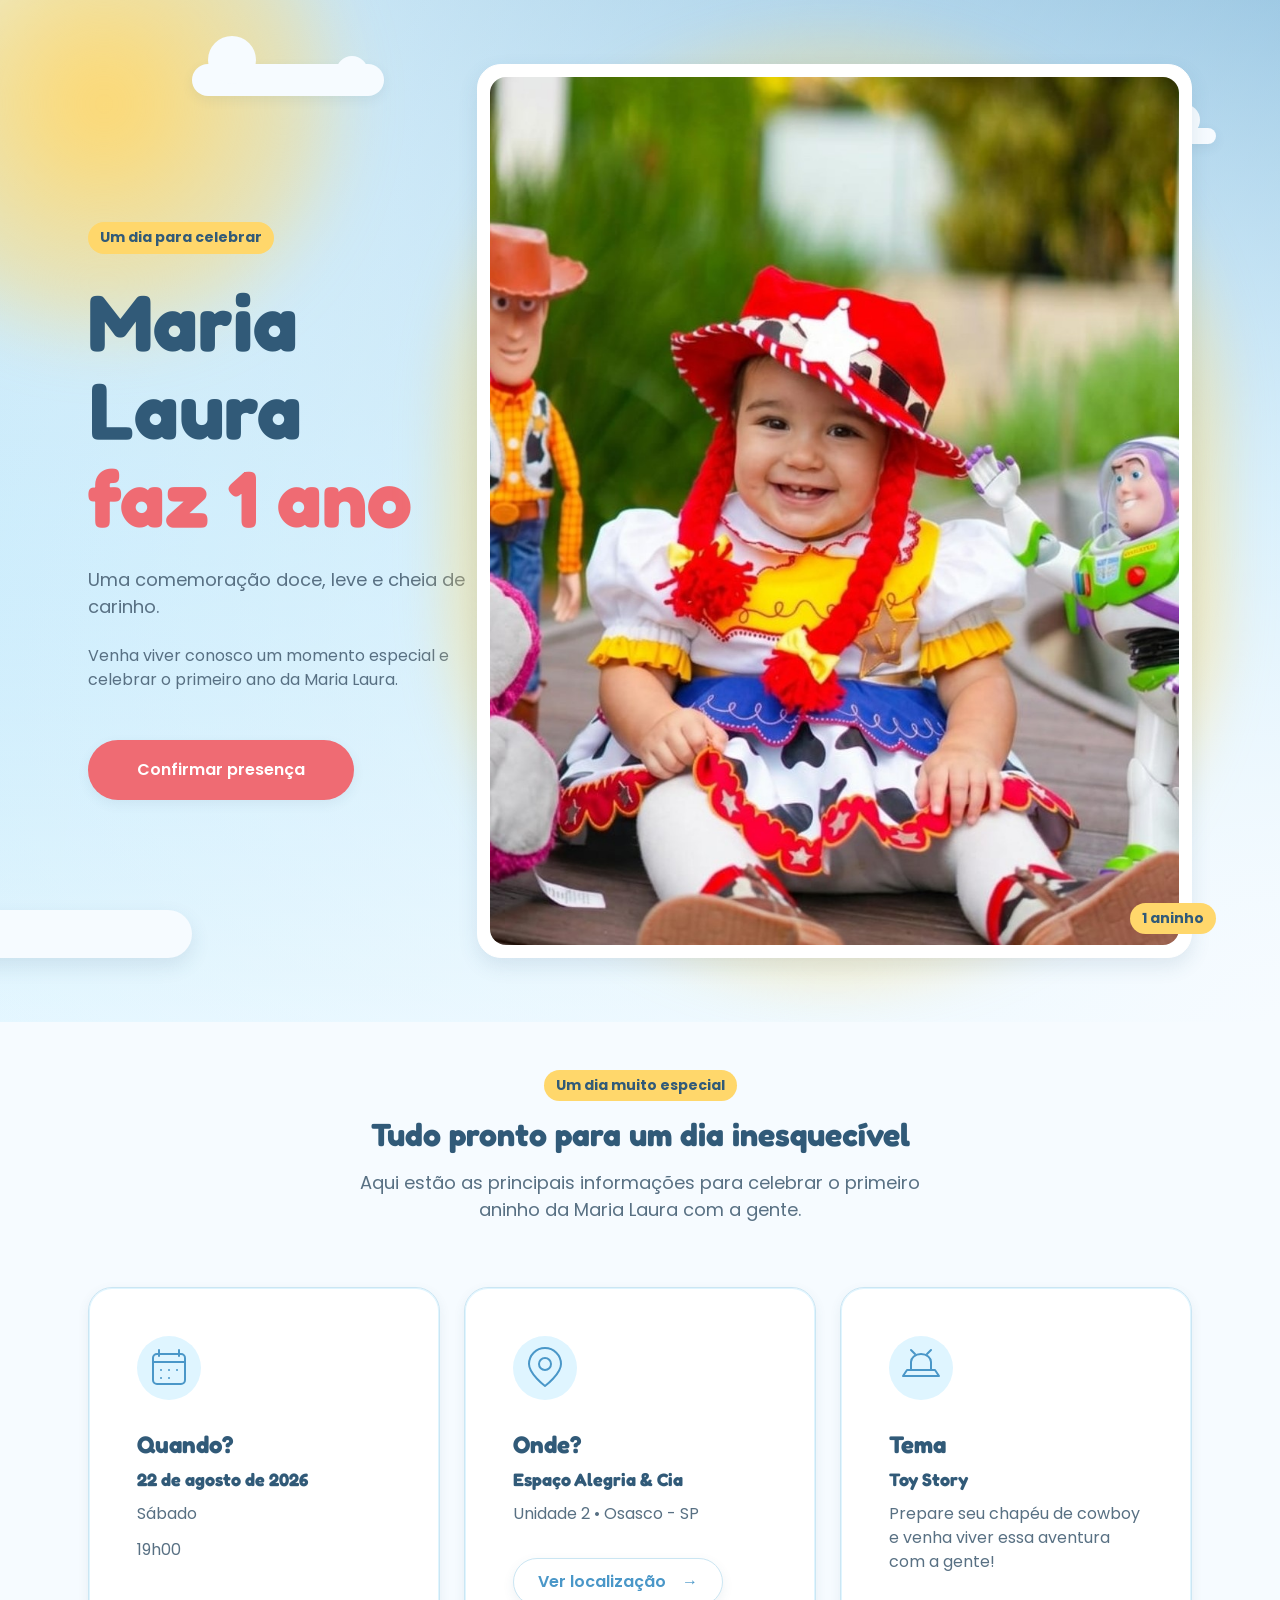
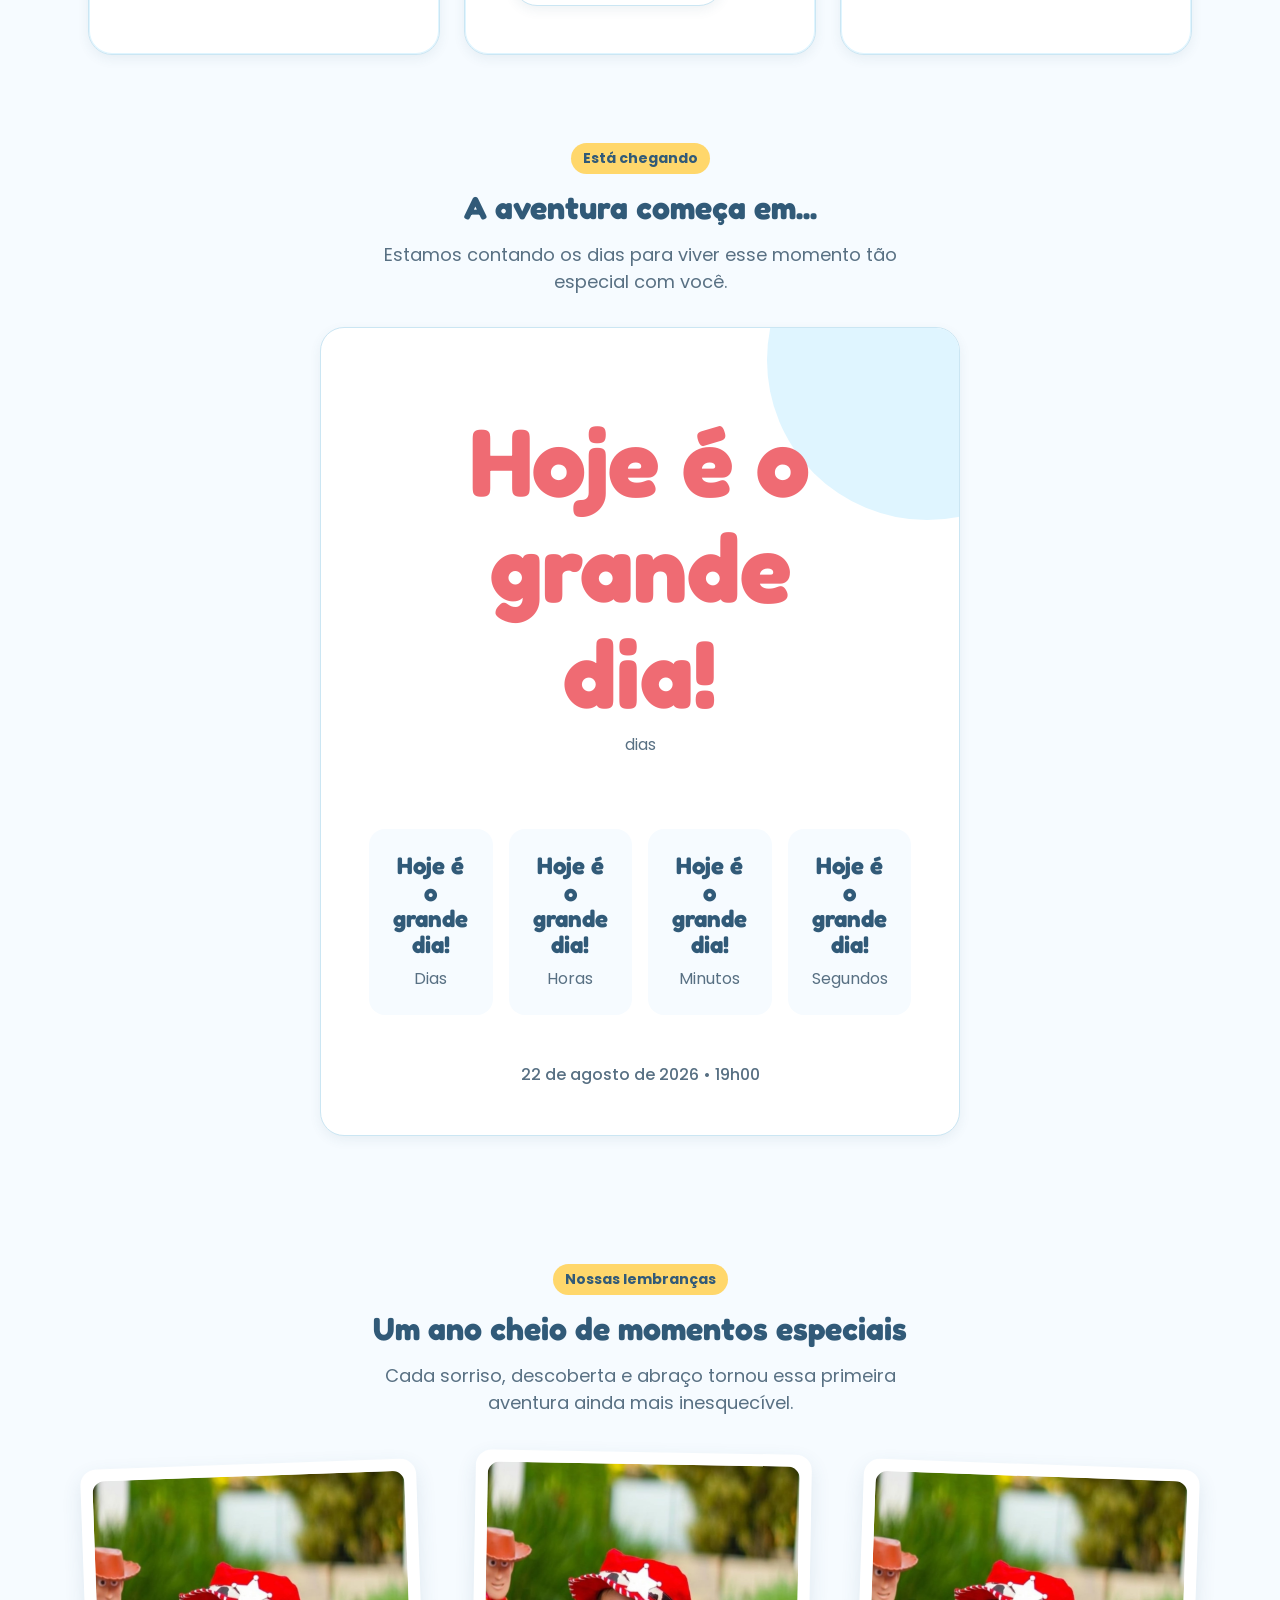
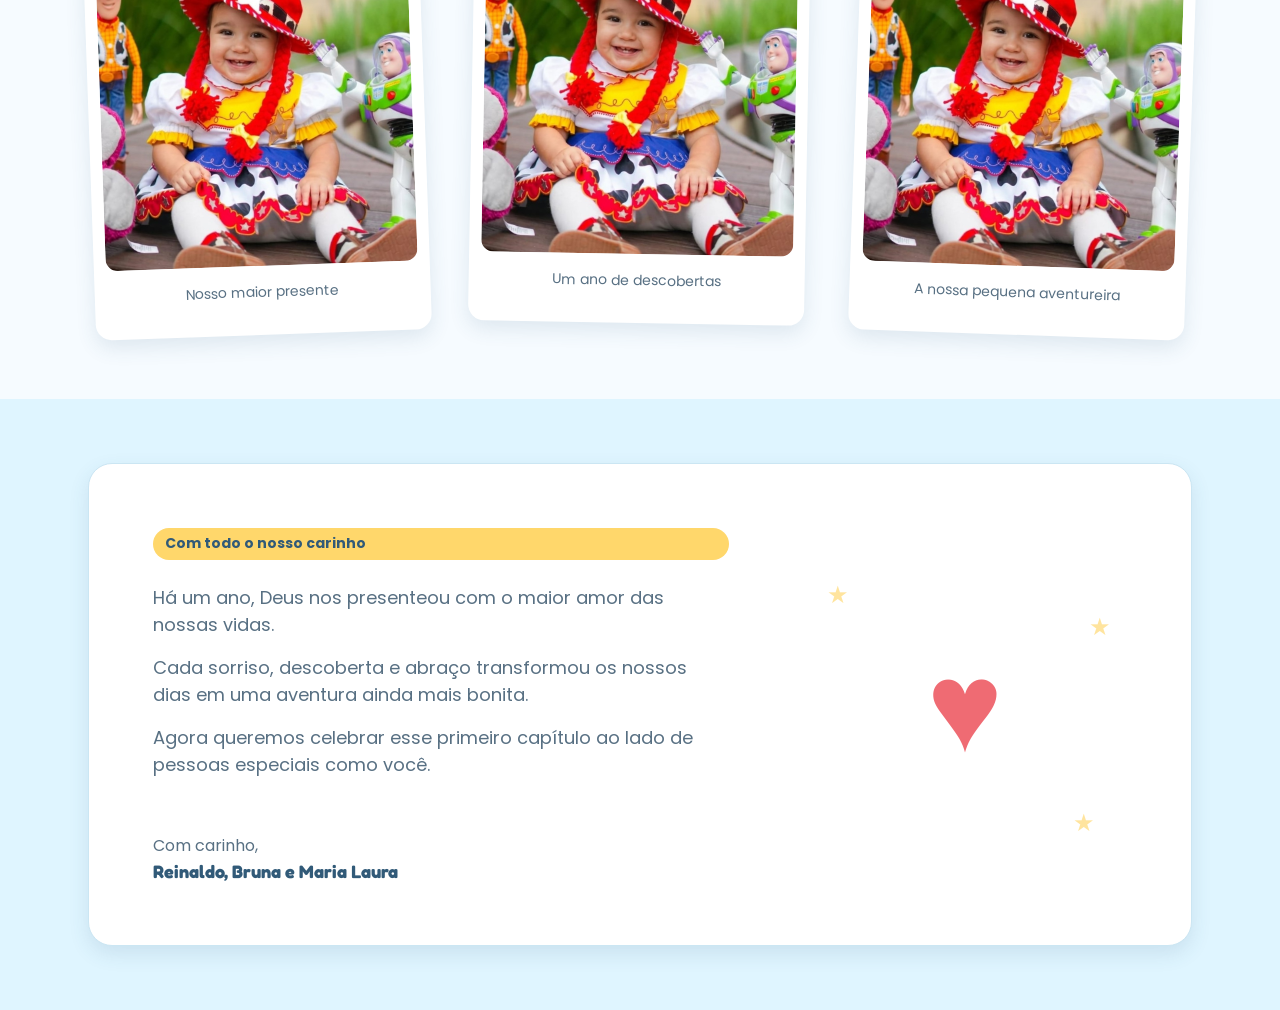
==== index.html @ d77c1e96 "convite_new" ====
<!DOCTYPE html>
<html lang="pt-BR">
  <head>
    <meta charset="UTF-8">
    <meta name="viewport" content="width=device-width, initial-scale=1.0">
    <title>Maria Laura • 1 Aninho</title>
    <link rel="icon" href="assets/icons/favicon.svg" type="image/svg+xml">
    <link rel="preconnect" href="https://fonts.googleapis.com">
    <link rel="preconnect" href="https://fonts.gstatic.com" crossorigin>
    <link href="https://fonts.googleapis.com/css2?family=Fredoka:wght@300..700&family=Poppins:wght@300;400;500;600;700&display=swap" rel="stylesheet">
    <link rel="stylesheet" href="css/reset.css">
    <link rel="stylesheet" href="css/variables.css">
    <link rel="stylesheet" href="css/base.css">
    <link rel="stylesheet" href="css/components.css">
    <link rel="stylesheet" href="css/hero.css">
    <link rel="stylesheet" href="css/sections.css">
    <link rel="stylesheet" href="css/animations.css">
    <link rel="stylesheet" href="css/responsive.css">
  </head>
  <body>
    <header class="hero">
      <div class="hero__background" aria-hidden="true">
        <div class="hero__sun"></div>
        <div class="hero__clouds">
          <div class="hero__cloud hero__cloud--1"></div>
          <div class="hero__cloud hero__cloud--2"></div>
          <div class="hero__cloud hero__cloud--3"></div>
        </div>
        <div class="hero__stars"></div>
      </div>

      <div class="container">
        <div class="hero__content">
          <p class="badge hero__badge hero__eyebrow">Um dia para celebrar</p>
          <h1 class="section-title hero__title">
            Maria Laura
            <span class="hero__highlight">faz 1 ano</span>
          </h1>
          <p class="section-subtitle hero__subtitle">Uma comemoração doce, leve e cheia de carinho.</p>
          <p class="hero__description">Venha viver conosco um momento especial e celebrar o primeiro ano da Maria Laura.</p>
          <div class="hero__actions">
            <a class="btn btn-primary" href="#confirmar">Confirmar presença</a>
          </div>
        </div>

        <div class="hero__image">
          <div class="hero__photo-wrapper">
            <div class="hero__photo-glow" aria-hidden="true"></div>
            <div class="hero__photo-frame">
              <img class="hero__photo" src="assets/images/maria-laura.jpg" alt="Maria Laura em sua festa de 1 aninho" width="720" height="900">
            </div>
            <p class="badge hero__theme-badge">1 aninho</p>
          </div>
          <div class="hero__decorations"></div>
        </div>
      </div>

      <div class="hero__scroll" aria-hidden="true"></div>
    </header>

    <main>
      <section class="info-section" id="informacoes">
        <div class="container">
          <header class="section-header">
            <span class="badge section-header__badge">Um dia muito especial</span>
            <h2 class="section-title">Tudo pronto para um dia inesquecível</h2>
            <p class="section-subtitle">Aqui estão as principais informações para celebrar o primeiro aninho da Maria Laura com a gente.</p>
          </header>

          <div class="info-grid">
            <article class="card info-card">
              <div class="info-card__icon">
                <svg aria-hidden="true" viewBox="0 0 24 24" focusable="false">
                  <path d="M7 3v3M17 3v3M4 9h16M6 5h12a2 2 0 0 1 2 2v11a2 2 0 0 1-2 2H6a2 2 0 0 1-2-2V7a2 2 0 0 1 2-2Z" />
                  <path d="M8 13h.01M12 13h.01M16 13h.01M8 17h.01M12 17h.01" />
                </svg>
              </div>
              <div class="info-card__content">
                <h3 class="info-card__title">Quando?</h3>
                <time class="info-card__value" datetime="2026-08-22">22 de agosto de 2026</time>
                <p class="info-card__meta">Sábado</p>
                <time class="info-card__meta" datetime="19:00">19h00</time>
              </div>
            </article>
            <article class="card info-card">
              <div class="info-card__icon">
                <svg aria-hidden="true" viewBox="0 0 24 24" focusable="false">
                  <path d="M20 10c0 5-8 11-8 11S4 15 4 10a8 8 0 1 1 16 0Z" />
                  <circle cx="12" cy="10" r="3" />
                </svg>
              </div>
              <div class="info-card__content">
                <h3 class="info-card__title">Onde?</h3>
                <p class="info-card__value">Espaço Alegria &amp; Cia</p>
                <p class="info-card__meta">Unidade 2 • Osasco - SP</p>
              </div>
              <a class="btn btn-secondary info-card__action" href="https://www.google.com/maps/search/?api=1&amp;query=Av.%20Santo%20Ant%C3%B4nio%2C%20222%20-%20Vila%20Osasco%2C%20Osasco%20-%20SP%2C%2006086-065" target="_blank" rel="noopener noreferrer">Ver localização</a>
            </article>
            <article class="card info-card">
              <div class="info-card__icon">
                <svg aria-hidden="true" viewBox="0 0 24 24" focusable="false">
                  <path d="M3 16h18l-2-3H5l-2 3Z" />
                  <path d="M7 13V9c0-2 2-4 5-4s5 2 5 4v4" />
                  <path d="M9 5 7 3M15 5l2-2" />
                </svg>
              </div>
              <div class="info-card__content">
                <h3 class="info-card__title">Tema</h3>
                <p class="info-card__value">Toy Story</p>
                <p class="info-card__meta">Prepare seu chapéu de cowboy e venha viver essa aventura com a gente!</p>
              </div>
            </article>
          </div>
        </div>
      </section>

      <section class="countdown-section" id="contagem">
        <div class="container">
          <header class="section-header countdown-section__header">
            <span class="badge section-header__badge">Está chegando</span>
            <h2 class="section-title">A aventura começa em...</h2>
            <p class="section-subtitle">Estamos contando os dias para viver esse momento tão especial com você.</p>
          </header>

          <div class="countdown" aria-label="Contagem regressiva para o aniversário da Maria Laura">
            <div class="countdown__featured">
              <strong id="countdown-days-featured">00</strong>
              <span>dias</span>
            </div>

            <div class="countdown__grid">
              <div class="countdown__item">
                <strong id="countdown-days">00</strong>
                <span>Dias</span>
              </div>

              <div class="countdown__item">
                <strong id="countdown-hours">00</strong>
                <span>Horas</span>
              </div>

              <div class="countdown__item">
                <strong id="countdown-minutes">00</strong>
                <span>Minutos</span>
              </div>

              <div class="countdown__item">
                <strong id="countdown-seconds">00</strong>
                <span>Segundos</span>
              </div>
            </div>

            <p class="countdown__date">22 de agosto de 2026 • 19h00</p>
          </div>
        </div>
      </section>
      <section class="gallery-section" id="galeria">
        <div class="container">
          <header class="section-header gallery-section__header">
            <span class="badge section-header__badge">Nossas lembranças</span>
            <h2 class="section-title">Um ano cheio de momentos especiais</h2>
            <p class="section-subtitle">Cada sorriso, descoberta e abraço tornou essa primeira aventura ainda mais inesquecível.</p>
          </header>

          <div class="gallery-grid">
            <figure class="gallery-photo gallery-photo--one">
              <img src="assets/images/maria-laura.jpg" alt="Maria Laura sorrindo em seu ensaio inspirado em aventura infantil" loading="lazy">
              <figcaption>Nosso maior presente</figcaption>
            </figure>

            <figure class="gallery-photo gallery-photo--two">
              <img src="assets/images/maria-laura.jpg" alt="Maria Laura durante seu ensaio de primeiro aniversário" loading="lazy">
              <figcaption>Um ano de descobertas</figcaption>
            </figure>

            <figure class="gallery-photo gallery-photo--three">
              <img src="assets/images/maria-laura.jpg" alt="Maria Laura vestida para seu aniversário de um ano" loading="lazy">
              <figcaption>A nossa pequena aventureira</figcaption>
            </figure>
          </div>
        </div>
      </section>

      <section class="family-message-section" id="mensagem">
        <div class="container">
          <div class="family-message">
            <div class="family-message__content">
              <span class="badge family-message__badge">Com todo o nosso carinho</span>

              <blockquote class="family-message__quote">
                <p>Há um ano, Deus nos presenteou com o maior amor das nossas vidas.</p>
                <p>Cada sorriso, descoberta e abraço transformou os nossos dias em uma aventura ainda mais bonita.</p>
                <p>Agora queremos celebrar esse primeiro capítulo ao lado de pessoas especiais como você.</p>
              </blockquote>

              <div class="family-message__signature">
                <span>Com carinho,</span>
                <strong>Reinaldo, Bruna e Maria Laura</strong>
              </div>
            </div>

            <div class="family-message__visual" aria-hidden="true">
              <div class="family-message__heart">♥</div>
              <div class="family-message__stars">
                <span>★</span>
                <span>★</span>
                <span>★</span>
              </div>
            </div>
          </div>
        </div>
      </section>
    </main>

    <footer></footer>

    <script src="js/app.js"></script>
    <script src="js/countdown.js"></script>
    <script src="js/calendar.js"></script>
    <script src="js/maps.js"></script>
    <script src="js/modal.js"></script>
    <script src="js/music.js"></script>
    <script src="js/rsvp.js"></script>
    <script src="js/scrollReveal.js"></script>
  </body>
</html>
---- css/variables.css ----
:root {
  /* Cores */
  --color-sky: #8fd3f4;
  --color-sky-light: #dff5ff;
  --color-cloud: #f6fbff;
  --color-white: #ffffff;
  --color-red: #ef6b73;
  --color-red-dark: #c94e58;
  --color-yellow: #ffd76b;
  --color-blue: #4a97c8;
  --color-green: #78bd8d;
  --color-title: #315a78;
  --color-text: #587083;
  --color-border: #cbe6f3;
  --color-transparent: transparent;

  /* Tipografia */
  --font-title: "Fredoka", sans-serif;
  --font-body: "Poppins", sans-serif;
  --font-size-sm: 0.875rem;
  --font-size-base: 1rem;
  --font-size-lg: 1.125rem;
  --font-size-xl: 1.5rem;
  --font-size-2xl: 2rem;
  --line-height-tight: 1.1;
  --line-height-normal: 1.5;
  --font-weight-medium: 500;
  --font-weight-semibold: 600;
  --font-weight-bold: 700;

  /* Espaçamentos */
  --space-1: 0.25rem;
  --space-2: 0.5rem;
  --space-3: 0.75rem;
  --space-4: 1rem;
  --space-5: 1.5rem;
  --space-6: 2rem;
  --space-7: 3rem;
  --space-8: 4rem;

  /* Bordas */
  --radius-sm: 0.5rem;
  --radius-md: 0.75rem;
  --radius-lg: 1rem;
  --radius-xl: 1.5rem;
  --radius-full: 9999px;
  --border-width: 1px;

  /* Sombras */
  --shadow-sm: 0 0.25rem 0.75rem rgb(49 90 120 / 8%);
  --shadow-md: 0 0.5rem 1.25rem rgb(49 90 120 / 12%);
  --shadow-lg: 0 1rem 2rem rgb(49 90 120 / 16%);
  --shadow-xl: 0 1.5rem 3rem rgb(49 90 120 / 20%);

  /* Transições */
  --transition-fast: 150ms ease;
  --transition-normal: 250ms ease;
  --transition-slow: 400ms ease;

  /* Larguras */
  --container: 72rem;
  --width-full: 100%;
  --motion-lift: translateY(-0.25rem);
}
---- css/base.css ----
*,
*::before,
*::after {
  box-sizing: border-box;
}

html {
  scroll-behavior: smooth;
}

body,
h1,
h2,
h3,
h4,
h5,
h6,
p,
figure,
blockquote {
  margin: 0;
}

body {
  min-height: 100vh;
  overflow-x: hidden;
  background: var(--color-cloud);
  color: var(--color-text);
  font-family: var(--font-body);
  font-size: var(--font-size-base);
  line-height: var(--line-height-normal);
  text-rendering: optimizeLegibility;
}

img {
  display: block;
  max-width: 100%;
}

button,
input,
textarea,
select {
  font: inherit;
}

button {
  border: 0;
  cursor: pointer;
}

a {
  color: inherit;
  text-decoration: none;
}

section {
  padding-block: var(--space-8);
}

::selection {
  background: var(--color-yellow);
  color: var(--color-title);
}

::-webkit-scrollbar {
  width: var(--space-2);
}

::-webkit-scrollbar-track {
  background: var(--color-sky-light);
}

::-webkit-scrollbar-thumb {
  border: var(--border-width) solid var(--color-sky-light);
  border-radius: var(--radius-full);
  background: var(--color-blue);
}

::-webkit-scrollbar-thumb:hover {
  background: var(--color-title);
}
---- css/components.css ----
.container {
  width: min(var(--container), var(--width-full));
  margin-inline: auto;
  padding-inline: var(--space-5);
}

.btn {
  display: inline-flex;
  align-items: center;
  justify-content: center;
  gap: var(--space-2);
  min-height: var(--space-7);
  padding: var(--space-3) var(--space-5);
  border: var(--border-width) solid var(--color-transparent);
  border-radius: var(--radius-full);
  font-family: var(--font-body);
  font-size: var(--font-size-base);
  font-weight: var(--font-weight-semibold);
  line-height: var(--line-height-tight);
  text-align: center;
  transition: background var(--transition-normal), color var(--transition-normal), box-shadow var(--transition-normal), transform var(--transition-fast);
}

.btn:hover {
  transform: var(--motion-lift);
}

.btn:focus-visible {
  outline: var(--border-width) solid var(--color-blue);
  outline-offset: var(--space-1);
}

.btn-primary {
  background: var(--color-red);
  box-shadow: var(--shadow-sm);
  color: var(--color-white);
}

.btn-primary:hover {
  background: var(--color-red-dark);
  box-shadow: var(--shadow-md);
}

.btn-secondary {
  border-color: var(--color-border);
  background: var(--color-white);
  box-shadow: var(--shadow-sm);
  color: var(--color-blue);
}

.btn-secondary:hover {
  border-color: var(--color-blue);
  box-shadow: var(--shadow-md);
}

.badge {
  display: inline-flex;
  align-items: center;
  gap: var(--space-1);
  padding: var(--space-2) var(--space-3);
  border-radius: var(--radius-full);
  background: var(--color-yellow);
  color: var(--color-title);
  font-family: var(--font-body);
  font-size: var(--font-size-sm);
  font-weight: var(--font-weight-bold);
  line-height: var(--line-height-tight);
}

.card {
  padding: var(--space-6);
  border: var(--border-width) solid var(--color-border);
  border-radius: var(--radius-xl);
  background: var(--color-white);
  box-shadow: var(--shadow-md);
}

.section-title {
  color: var(--color-title);
  font-family: var(--font-title);
  font-size: var(--font-size-2xl);
  font-weight: var(--font-weight-bold);
  line-height: var(--line-height-tight);
}

.section-subtitle {
  color: var(--color-text);
  font-family: var(--font-body);
  font-size: var(--font-size-lg);
  line-height: var(--line-height-normal);
}
---- css/hero.css ----
.hero {
  position: relative;
  display: flex;
  align-items: center;
  min-height: 100vh;
  overflow: hidden;
  background:
    radial-gradient(circle at 100% 100%, var(--color-cloud), var(--color-transparent)),
    radial-gradient(circle at 0 0, var(--color-sky-light), var(--color-transparent)),
    linear-gradient(to bottom, var(--color-blue), var(--color-sky), var(--color-sky-light));
}

.hero__background {
  position: absolute;
  inset: 0;
  pointer-events: none;
}

.hero__sun {
  position: absolute;
  top: calc(var(--space-8) * -2);
  left: calc(var(--space-8) * -2);
  width: calc(var(--space-8) * 7 + var(--space-4));
  aspect-ratio: 1;
  border-radius: var(--radius-full);
  background: radial-gradient(circle, var(--color-yellow), var(--color-transparent));
  filter: blur(var(--space-6));
}

.hero__clouds {
  position: absolute;
  inset: 0;
}

.hero__cloud {
  position: absolute;
  width: calc(var(--space-8) * 3);
  height: var(--space-6);
  border-radius: var(--radius-full);
  background: var(--color-cloud);
  box-shadow: var(--shadow-sm);
}

.hero__cloud::before,
.hero__cloud::after {
  position: absolute;
  border-radius: var(--radius-full);
  background: var(--color-cloud);
  content: "";
}

.hero__cloud::before {
  width: var(--space-7);
  height: var(--space-7);
  bottom: var(--space-3);
  left: var(--space-4);
}

.hero__cloud::after {
  width: var(--space-6);
  height: var(--space-6);
  right: var(--space-4);
  bottom: var(--space-2);
}

.hero__cloud--1 {
  top: var(--space-8);
  left: calc(var(--space-8) * 3);
}

.hero__cloud--2 {
  top: calc(var(--space-8) * 2);
  right: var(--space-8);
  width: calc(var(--space-8) * 2);
  height: var(--space-4);
}

.hero__cloud--3 {
  bottom: var(--space-8);
  left: calc(var(--space-8) * -2);
  width: calc(var(--space-8) * 5);
  height: var(--space-7);
  box-shadow: var(--shadow-md);
}

.hero__stars {
  display: none;
}

.hero > .container {
  position: relative;
  display: grid;
  grid-template-columns: 42fr 58fr;
  align-items: center;
  column-gap: var(--space-8);
  width: var(--width-full);
  max-width: var(--container);
  padding-block: var(--space-8);
}

.hero__content {
  display: grid;
  align-content: center;
  gap: var(--space-5);
}

.hero__eyebrow {
  width: fit-content;
}

.hero__title {
  max-width: calc(var(--container) / 2);
  font-size: calc(var(--font-size-2xl) * 2 + var(--font-size-base));
  line-height: var(--line-height-tight);
  text-wrap: balance;
}

.hero__highlight {
  display: block;
  color: var(--color-red);
  white-space: nowrap;
}

.hero__subtitle,
.hero__description {
  max-width: calc(var(--container) / 3 + var(--space-7));
}

.hero__description {
  color: var(--color-text);
  font-size: var(--font-size-base);
  line-height: var(--line-height-normal);
}

.hero__actions {
  display: flex;
  align-items: center;
  margin-top: var(--space-5);
}

.hero__actions .btn {
  min-height: calc(var(--space-7) + var(--space-3));
  padding: var(--space-4) var(--space-7);
  border-radius: var(--radius-full);
  box-shadow: var(--shadow-sm);
}

.hero__image {
  position: relative;
  display: grid;
  place-items: center;
  width: var(--width-full);
}

.hero__photo-wrapper {
  position: relative;
  isolation: isolate;
  justify-self: end;
  width: calc(var(--width-full) + var(--space-8) + var(--space-7));
  aspect-ratio: 4 / 5;
}

.hero__photo-frame {
  position: relative;
  width: var(--width-full);
  height: var(--width-full);
  padding: var(--space-3);
  overflow: hidden;
  border: var(--border-width) solid var(--color-white);
  border-radius: var(--radius-xl);
  background: var(--color-white);
  box-shadow: var(--shadow-md);
}

.hero__photo {
  display: block;
  width: var(--width-full);
  height: var(--width-full);
  border-radius: var(--radius-lg);
  object-fit: cover;
  object-position: center;
}

.hero__photo-glow {
  position: absolute;
  inset: calc(var(--space-6) * -1);
  border-radius: var(--radius-full);
  background: radial-gradient(circle, var(--color-yellow), var(--color-transparent));
  filter: blur(var(--space-5));
  z-index: -1;
}

.hero__theme-badge {
  position: absolute;
  right: calc(var(--space-5) * -1);
  bottom: var(--space-5);
}

.hero__decorations,
.hero__scroll {
  display: none;
}
---- css/sections.css ----
/* Responsabilidade: organizar a estrutura e o espaçamento das seções de conteúdo do convite. */

.info-section {
  position: relative;
  padding-block: var(--space-7) var(--space-8);
}

.info-section > .container {
  display: grid;
}

.section-header {
  display: grid;
  justify-items: center;
  gap: var(--space-4);
  max-width: calc(var(--container) / 2);
  margin-inline: auto;
  margin-bottom: var(--space-8);
  text-align: center;
}

.info-grid {
  display: grid;
  grid-template-columns: repeat(3, minmax(0, 1fr));
  gap: var(--space-5);
  align-items: stretch;
}

.info-card {
  position: relative;
  display: flex;
  flex-direction: column;
  align-items: flex-start;
  gap: var(--space-6);
  width: var(--width-full);
  min-height: calc(var(--space-8) * 3 + var(--space-6) + var(--space-1));
  padding: var(--space-7);
  overflow: hidden;
  box-shadow: var(--shadow-sm), inset 0 0 0 var(--border-width) var(--color-sky-light);
  transition: transform var(--transition-normal), box-shadow var(--transition-normal);
}

.info-card:hover {
  transform: var(--motion-lift);
  box-shadow: var(--shadow-md), inset 0 0 0 var(--border-width) var(--color-sky-light);
}

.info-card__icon {
  display: grid;
  place-items: center;
  width: var(--space-8);
  height: var(--space-8);
  border-radius: var(--radius-full);
  background: var(--color-sky-light);
  color: var(--color-blue);
}

.info-card__icon svg {
  width: var(--space-7);
  height: var(--space-7);
  fill: none;
  stroke: currentColor;
  stroke-linecap: round;
  stroke-linejoin: round;
  stroke-width: var(--border-width);
}

.info-card__content {
  display: grid;
  gap: var(--space-3);
}

.info-card__title {
  margin: 0;
  color: var(--color-title);
  font-family: var(--font-title);
  font-size: var(--font-size-xl);
  line-height: var(--line-height-tight);
}

.info-card__value {
  margin: 0;
  color: var(--color-title);
  font-family: var(--font-title);
  font-size: var(--font-size-lg);
  font-weight: var(--font-weight-bold);
  line-height: var(--line-height-tight);
}

.info-card__meta {
  margin: 0;
  color: var(--color-text);
  font-size: var(--font-size-base);
  line-height: var(--line-height-normal);
}

.info-card__action {
  margin-top: auto;
  align-self: flex-start;
}

.info-card__action::after {
  margin-left: var(--space-2);
  content: "→";
}

.countdown-section {
  position: relative;
  padding-block: var(--space-5) var(--space-8);
}

.countdown-section__header {
  margin-bottom: var(--space-6);
}

.countdown {
  position: relative;
  display: grid;
  justify-items: center;
  gap: var(--space-6);
  width: var(--width-full);
  max-width: calc(var(--container) / 2 + var(--space-8));
  margin-inline: auto;
  padding: var(--space-7);
  overflow: hidden;
  border: var(--border-width) solid var(--color-border);
  border-radius: var(--radius-xl);
  background: var(--color-white);
  box-shadow: var(--shadow-sm);
  text-align: center;
}

.countdown::before {
  position: absolute;
  top: calc(var(--space-8) * -2);
  right: calc(var(--space-8) * -2);
  width: calc(var(--space-8) * 5);
  aspect-ratio: 1;
  border-radius: var(--radius-full);
  background: var(--color-sky-light);
  content: "";
  pointer-events: none;
}

.countdown__featured {
  position: relative;
  display: grid;
  justify-items: center;
  gap: var(--space-2);
  padding: var(--space-6) var(--space-8);
}

.countdown__featured strong {
  color: var(--color-red);
  font-family: var(--font-title);
  font-size: calc(var(--font-size-2xl) * 3);
  line-height: var(--line-height-tight);
}

.countdown__featured span,
.countdown__item span {
  color: var(--color-text);
  font-size: var(--font-size-base);
  line-height: var(--line-height-normal);
}

.countdown__grid {
  position: relative;
  display: grid;
  grid-template-columns: repeat(4, minmax(0, 1fr));
  gap: var(--space-4);
  width: var(--width-full);
  max-width: calc(var(--container) / 2);
  margin-top: var(--space-2);
  margin-inline: auto;
}

.countdown__item {
  display: grid;
  place-items: center;
  gap: var(--space-2);
  min-height: calc(var(--space-8) * 2 + var(--space-4));
  padding: var(--space-5);
  border-radius: var(--radius-lg);
  background: var(--color-cloud);
}

.countdown__item strong {
  color: var(--color-title);
  font-family: var(--font-title);
  font-size: var(--font-size-xl);
  line-height: var(--line-height-tight);
}

.countdown__date {
  position: relative;
  margin: var(--space-4) 0 0;
  color: var(--color-text);
  font-size: var(--font-size-base);
  font-weight: var(--font-weight-medium);
  line-height: var(--line-height-normal);
}

.gallery-section {
  position: relative;
  padding-block: var(--space-8);
  overflow: hidden;
  background: var(--color-cloud);
}

.gallery-section__header {
  margin-bottom: var(--space-7);
}

.gallery-grid {
  display: grid;
  grid-template-columns: repeat(3, minmax(0, 1fr));
  align-items: center;
  gap: var(--space-7);
  max-width: calc(var(--container) - var(--space-6));
  margin-inline: auto;
}

.gallery-photo {
  position: relative;
  margin: 0;
  padding: var(--space-3) var(--space-3) var(--space-6);
  border-radius: var(--radius-lg);
  background: var(--color-white);
  box-shadow: var(--shadow-md);
  transition: transform var(--transition-normal), box-shadow var(--transition-normal);
}

.gallery-photo img {
  display: block;
  width: var(--width-full);
  aspect-ratio: 4 / 5;
  border-radius: var(--radius-md);
  object-fit: cover;
  object-position: center;
}

.gallery-photo figcaption {
  margin-top: var(--space-4);
  color: var(--color-text);
  font-family: var(--font-body);
  font-size: var(--font-size-sm);
  line-height: var(--line-height-normal);
  text-align: center;
}

.gallery-photo--one {
  transform: rotate(-2deg);
}

.gallery-photo--two {
  transform: translateY(calc(var(--space-3) * -1)) rotate(1deg);
}

.gallery-photo--three {
  transform: rotate(2deg);
}

.gallery-photo:hover {
  transform: translateY(calc(var(--space-2) * -1)) rotate(0deg) scale(1.02);
  box-shadow: var(--shadow-lg);
}

.family-message-section {
  position: relative;
  padding-block: var(--space-8);
  overflow: hidden;
  background: var(--color-sky-light);
}

.family-message {
  display: grid;
  grid-template-columns: 65fr 35fr;
  align-items: center;
  gap: var(--space-7);
  width: var(--width-full);
  max-width: var(--container);
  margin-inline: auto;
  padding: var(--space-8);
  border: var(--border-width) solid var(--color-border);
  border-radius: var(--radius-xl);
  background: var(--color-white);
  box-shadow: var(--shadow-md);
}

.family-message__content {
  display: grid;
  gap: var(--space-5);
  max-width: calc(var(--container) / 2);
}

.family-message__quote {
  margin: 0;
  color: var(--color-text);
  font-family: var(--font-body);
  font-size: var(--font-size-lg);
  line-height: var(--line-height-normal);
}

.family-message__quote p + p {
  margin-top: var(--space-4);
}

.family-message__signature {
  display: grid;
  gap: var(--space-1);
  margin-top: var(--space-6);
}

.family-message__signature span {
  color: var(--color-text);
  font-size: var(--font-size-base);
  line-height: var(--line-height-normal);
}

.family-message__signature strong {
  color: var(--color-title);
  font-family: var(--font-title);
  font-size: var(--font-size-lg);
  line-height: var(--line-height-tight);
}

.family-message__visual {
  position: relative;
  display: grid;
  place-items: center;
  min-height: calc(var(--space-8) * 5);
}

.family-message__heart {
  color: var(--color-red);
  font-family: var(--font-title);
  font-size: calc(var(--font-size-2xl) * 4);
  line-height: var(--line-height-tight);
}

.family-message__stars {
  position: absolute;
  inset: 0;
  color: var(--color-yellow);
  font-size: var(--font-size-xl);
  opacity: 0.65;
}

.family-message__stars span {
  position: absolute;
}

.family-message__stars span:nth-child(1) {
  top: var(--space-6);
  left: var(--space-5);
}

.family-message__stars span:nth-child(2) {
  top: var(--space-8);
  right: var(--space-4);
}

.family-message__stars span:nth-child(3) {
  right: var(--space-6);
  bottom: var(--space-5);
}
---- css/animations.css ----
/* Responsabilidade: concentrar animações e transições da interface. */
---- css/responsive.css ----
/* Responsabilidade: definir ajustes responsivos por breakpoint. */
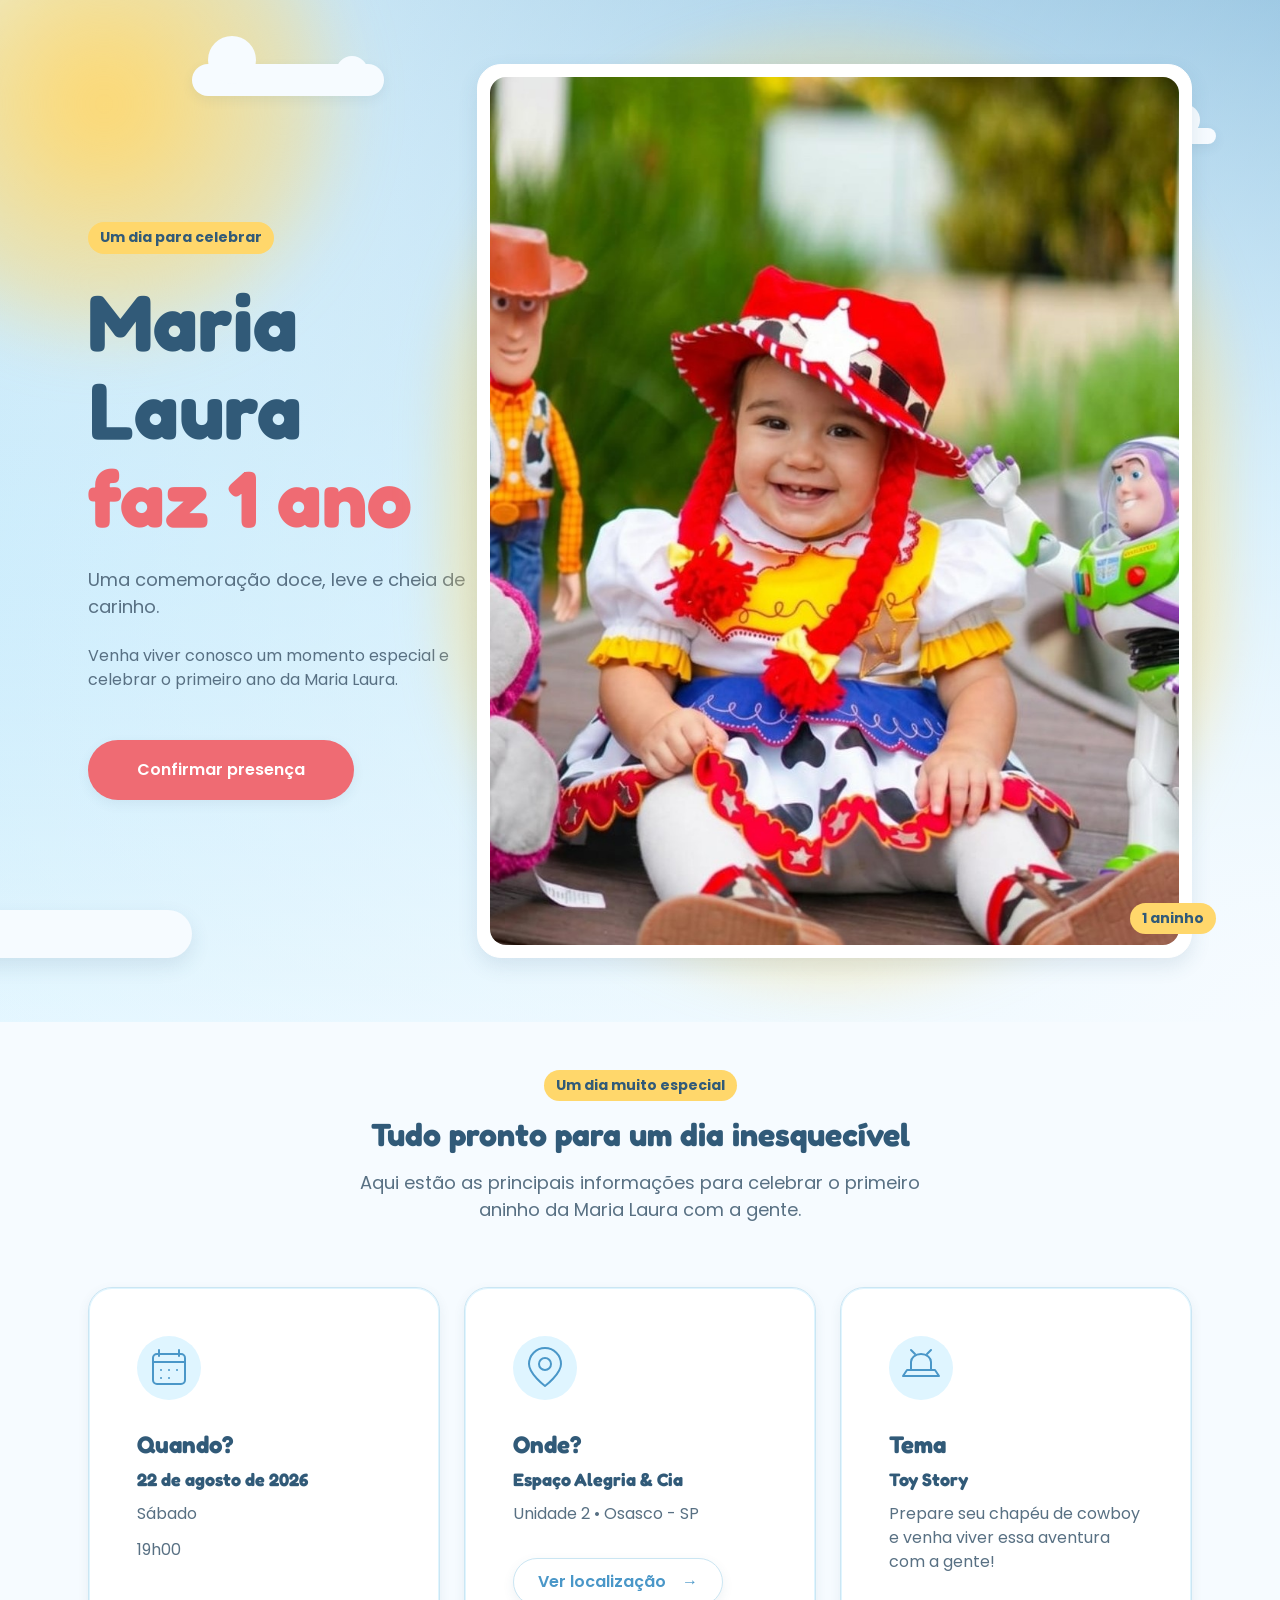
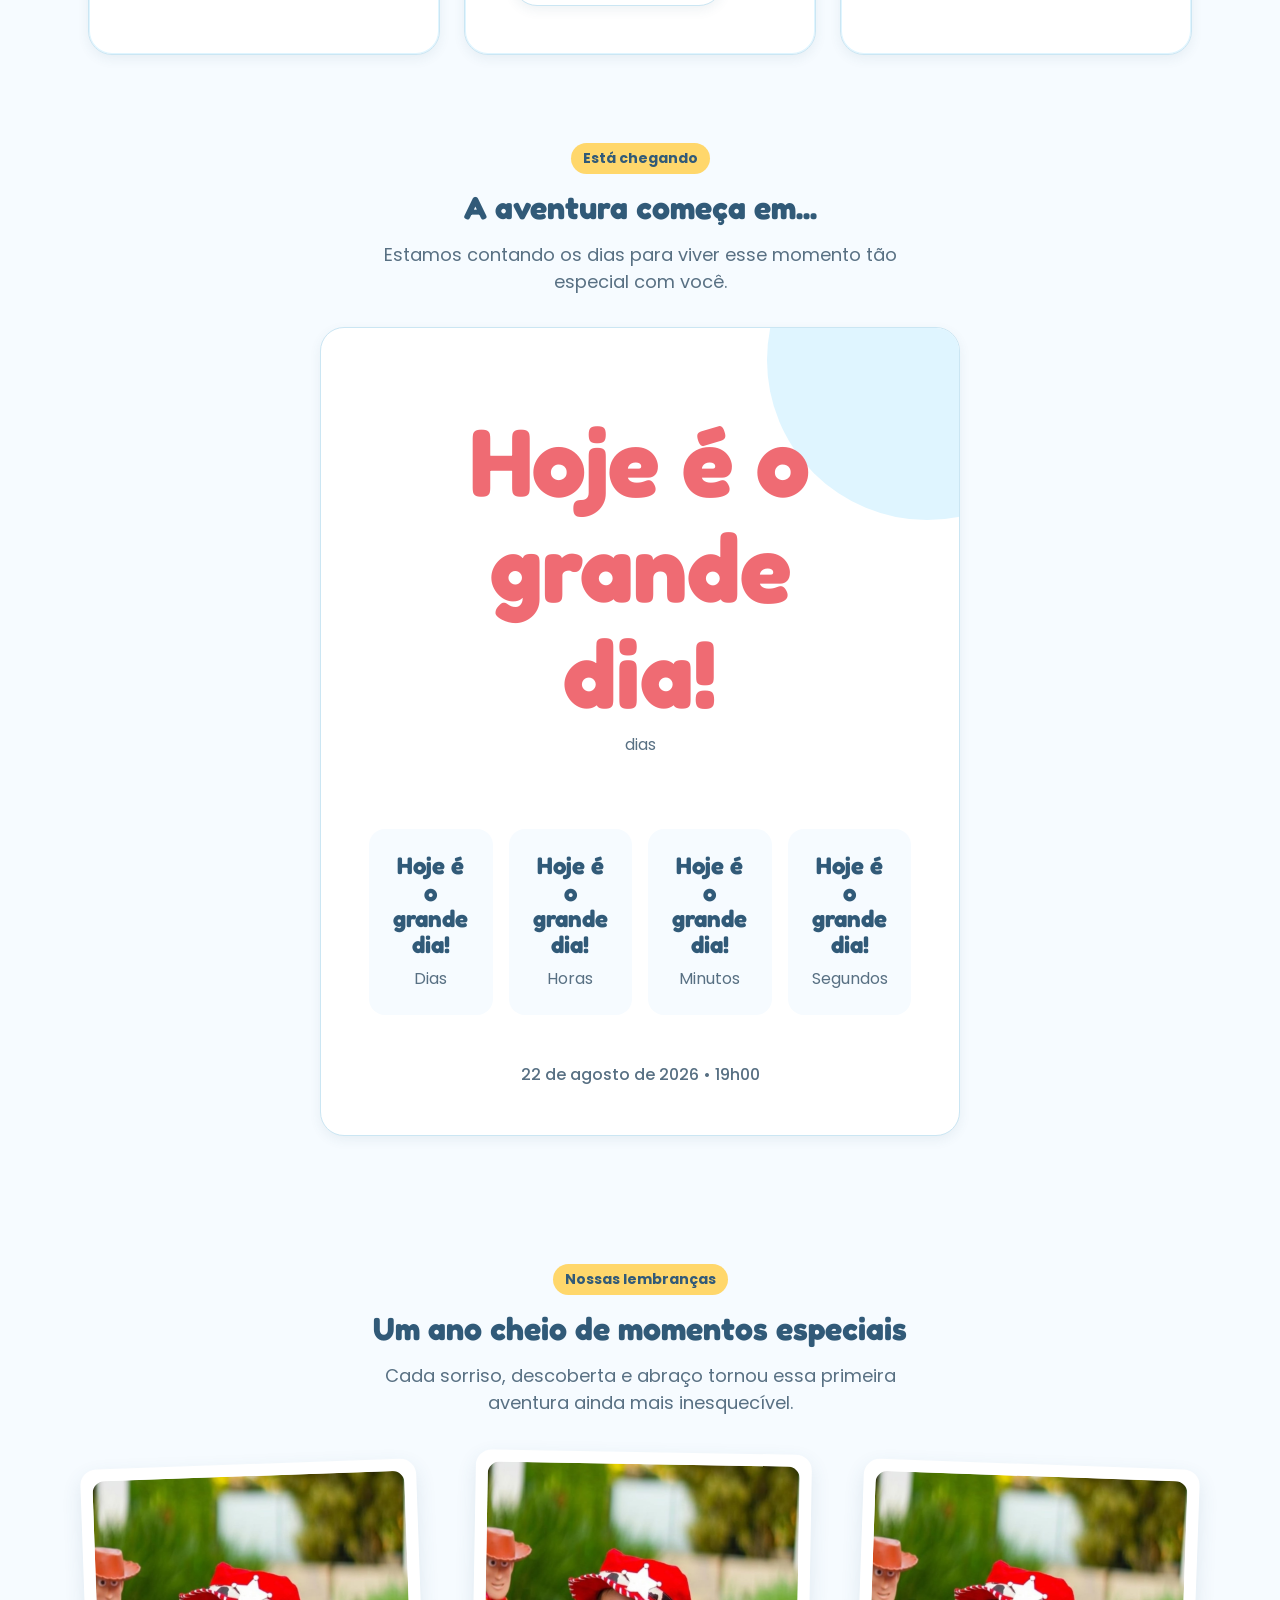
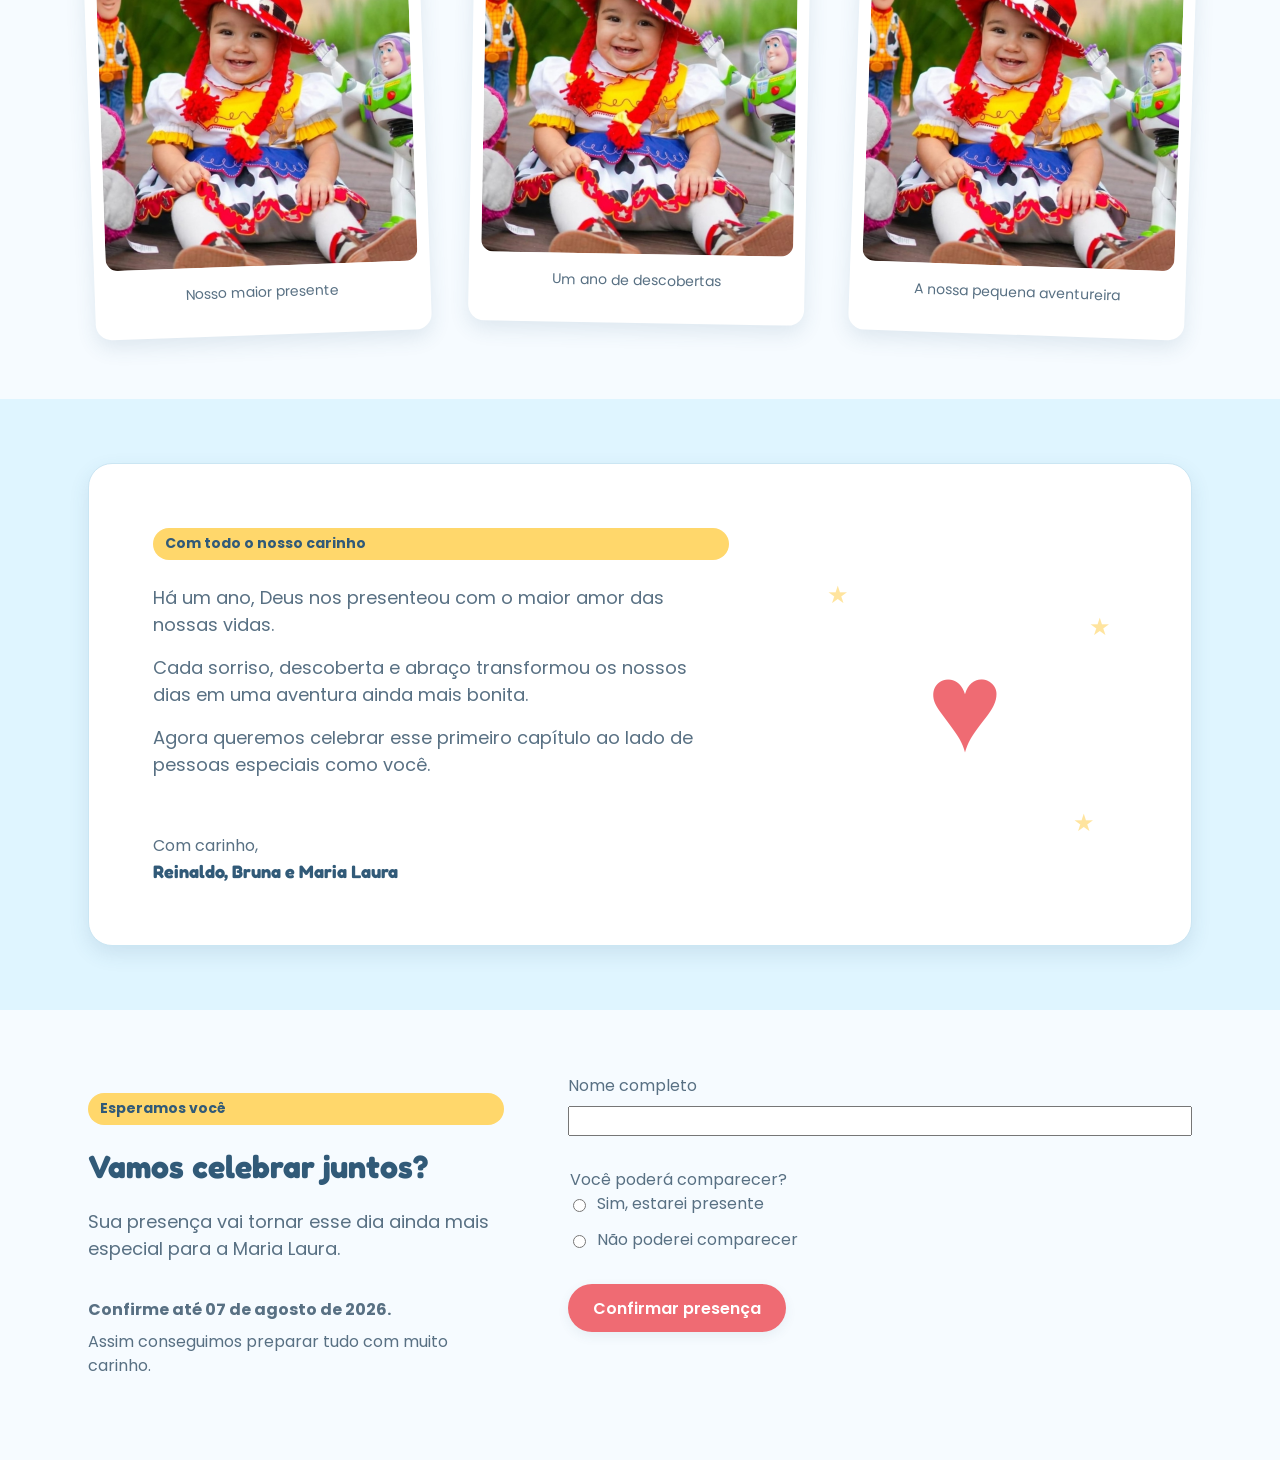
==== commit f9d96812: "Add RSVP confirmation section" ====
--- a/index.html
+++ b/index.html
@@ -210,6 +210,49 @@
           </div>
         </div>
       </section>
+
+      <section class="rsvp-section" id="confirmar">
+        <div class="container">
+          <div class="rsvp-layout">
+            <div class="rsvp-intro">
+              <span class="badge rsvp-intro__badge">Esperamos você</span>
+              <h2 class="section-title">Vamos celebrar juntos?</h2>
+              <p class="section-subtitle">Sua presença vai tornar esse dia ainda mais especial para a Maria Laura.</p>
+
+              <div class="rsvp-intro__note">
+                <strong>Confirme até 07 de agosto de 2026.</strong>
+                <span>Assim conseguimos preparar tudo com muito carinho.</span>
+              </div>
+            </div>
+
+            <div class="rsvp-card">
+              <form class="rsvp-form" id="rsvp-form" novalidate>
+                <div class="form-field">
+                  <label for="guest-name">Nome completo</label>
+                  <input type="text" id="guest-name" name="guestName" autocomplete="name" required>
+                </div>
+
+                <fieldset class="form-field form-field--options">
+                  <legend>Você poderá comparecer?</legend>
+
+                  <label class="form-option">
+                    <input type="radio" name="attendance" value="sim" required>
+                    <span>Sim, estarei presente</span>
+                  </label>
+
+                  <label class="form-option">
+                    <input type="radio" name="attendance" value="nao" required>
+                    <span>Não poderei comparecer</span>
+                  </label>
+                </fieldset>
+
+                <button type="submit" class="btn btn-primary rsvp-form__submit">Confirmar presença</button>
+                <p class="rsvp-form__status" aria-live="polite"></p>
+              </form>
+            </div>
+          </div>
+        </div>
+      </section>
     </main>
 
     <footer></footer>
--- a/css/sections.css
+++ b/css/sections.css
@@ -365,3 +365,68 @@
   right: var(--space-6);
   bottom: var(--space-5);
 }
+
+.rsvp-section {
+  position: relative;
+  padding-block: var(--space-8);
+  overflow: hidden;
+}
+
+.rsvp-layout {
+  display: grid;
+  grid-template-columns: 40fr 60fr;
+  align-items: center;
+  gap: var(--space-8);
+  max-width: var(--container);
+  margin-inline: auto;
+}
+
+.rsvp-intro {
+  display: grid;
+  align-items: start;
+  gap: var(--space-5);
+  max-width: calc(var(--container) / 2);
+}
+
+.rsvp-intro__note {
+  display: grid;
+  gap: var(--space-2);
+  margin-top: var(--space-3);
+}
+
+.rsvp-card {
+  display: grid;
+  width: var(--width-full);
+}
+
+.rsvp-form {
+  display: grid;
+  gap: var(--space-6);
+}
+
+.form-field {
+  display: grid;
+  gap: var(--space-2);
+}
+
+.form-field--options {
+  display: grid;
+  gap: var(--space-3);
+  margin: 0;
+  padding: 0;
+  border: 0;
+}
+
+.form-option {
+  display: flex;
+  align-items: center;
+  gap: var(--space-2);
+}
+
+.rsvp-form__submit {
+  justify-self: start;
+}
+
+.rsvp-form__status {
+  min-height: var(--space-6);
+}
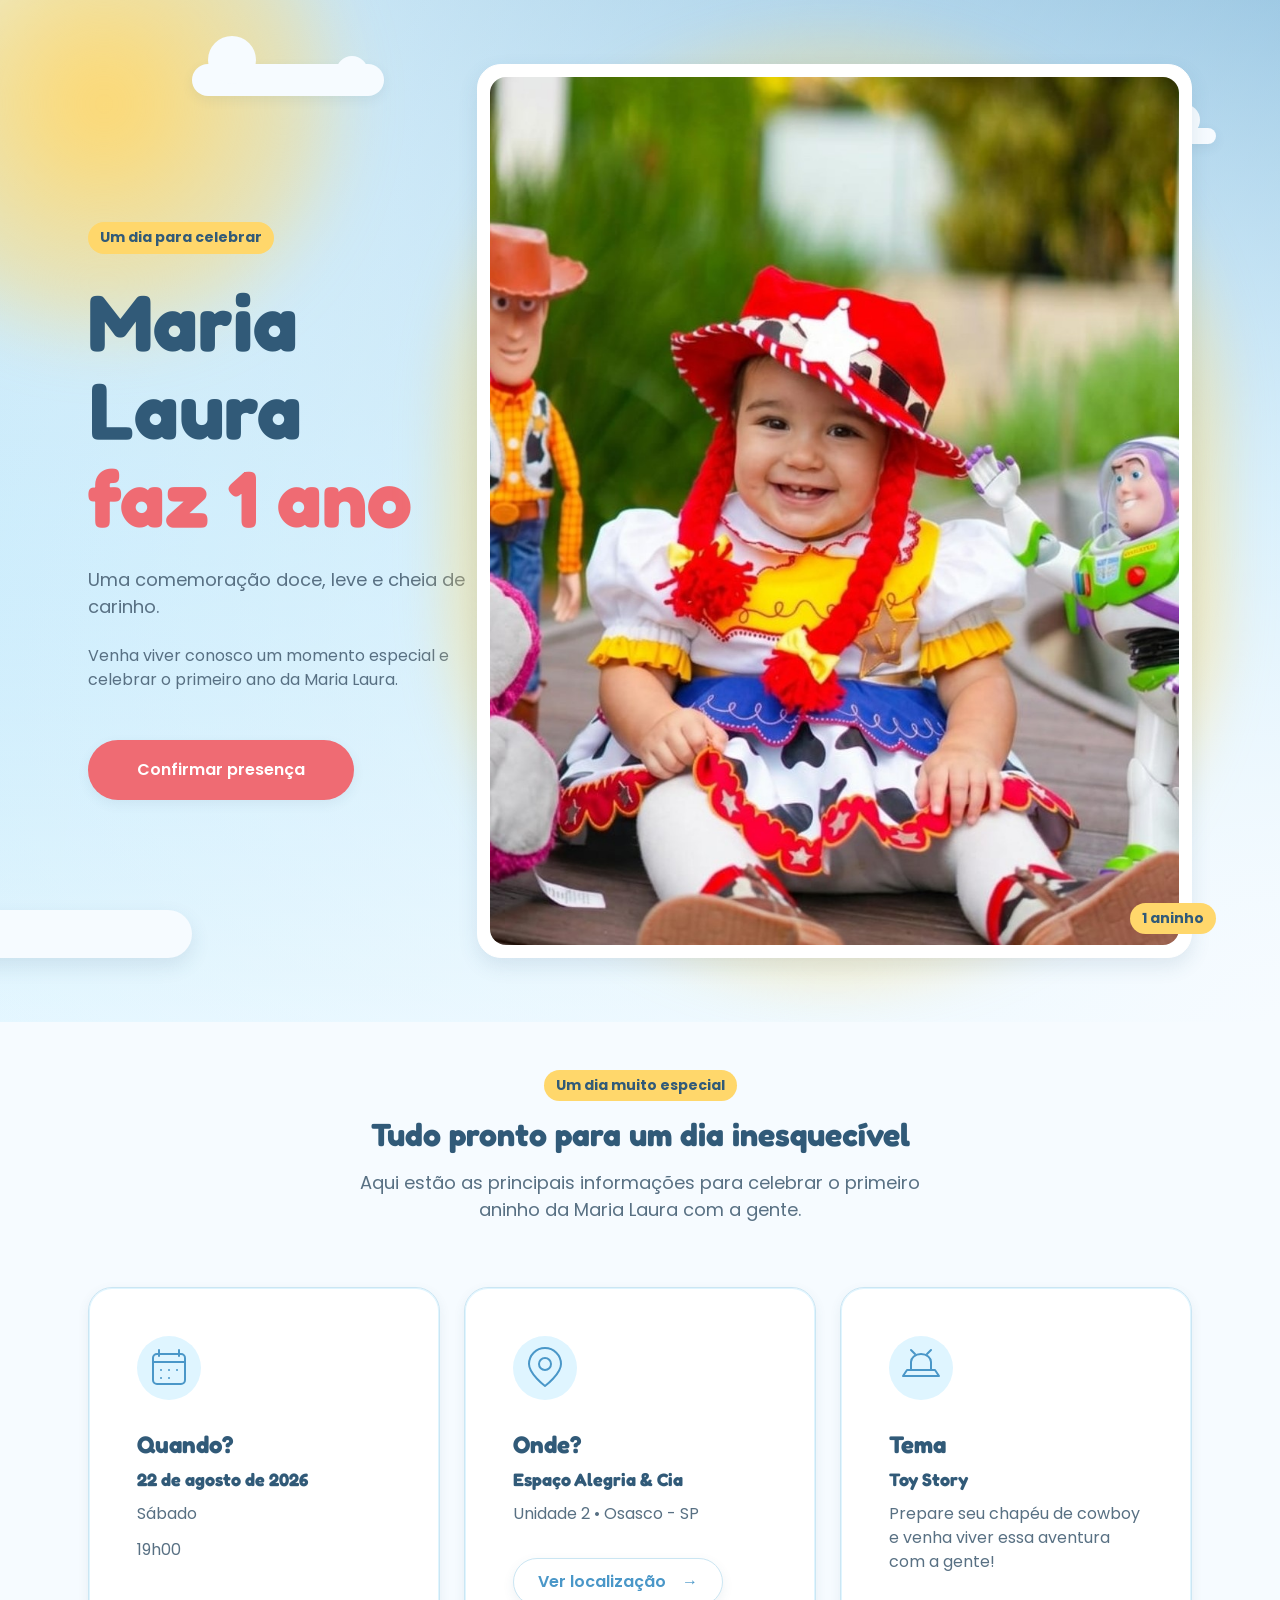
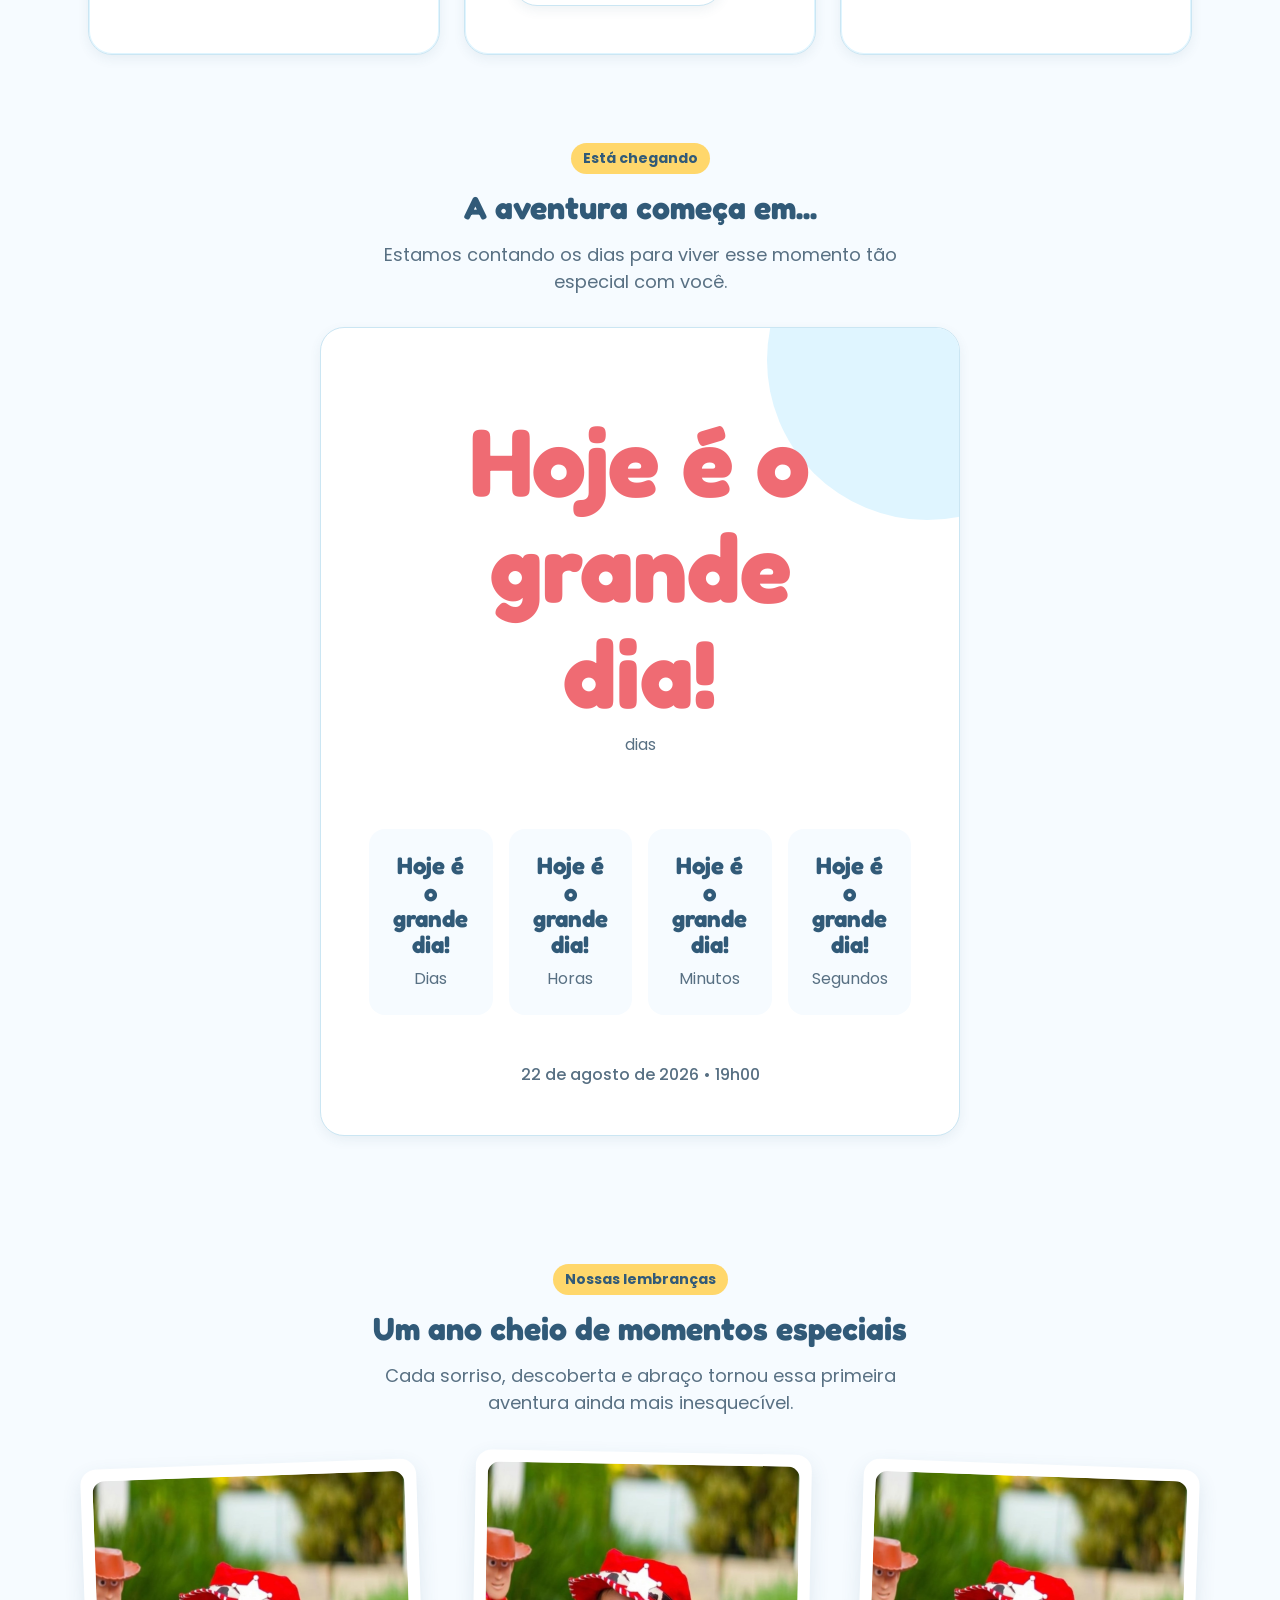
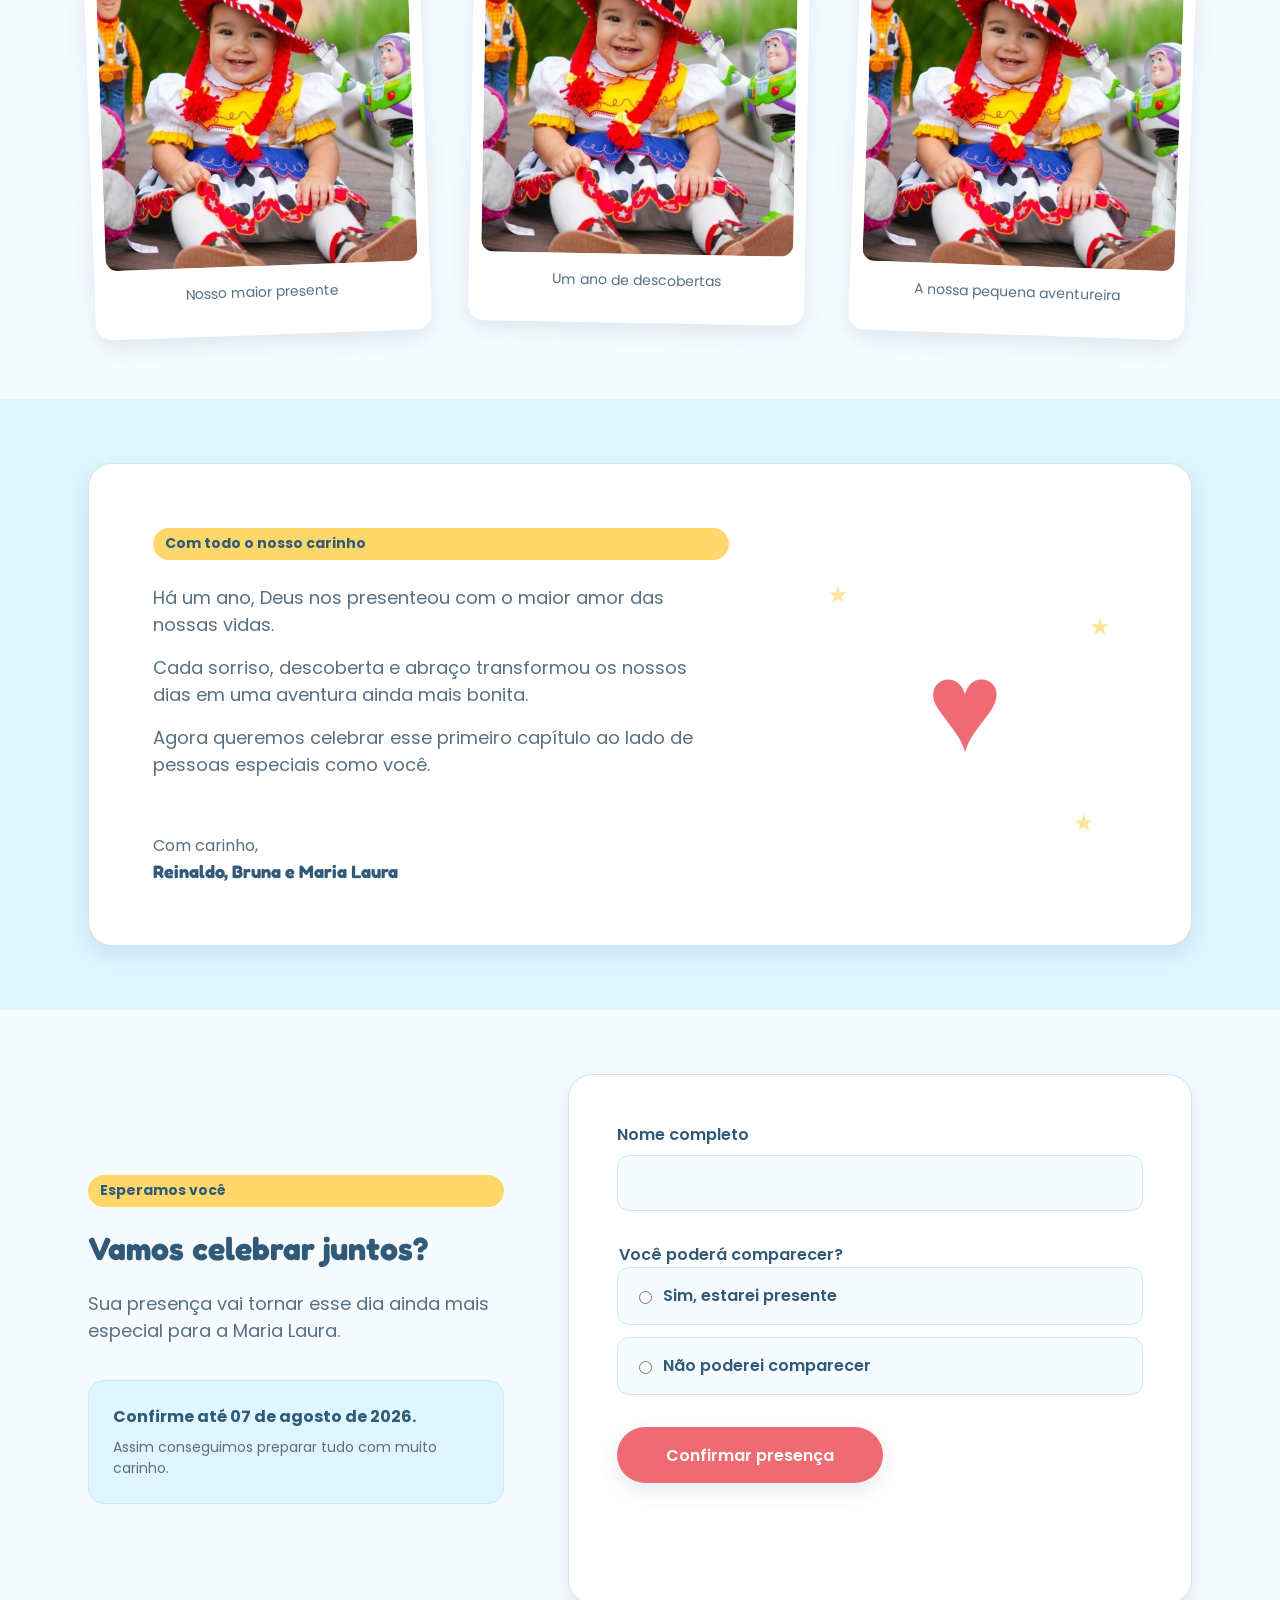
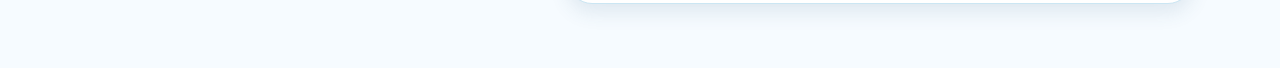
==== commit b0df6225: "Add Google Sheets RSVP persistence and form polish" ====
--- a/index.html
+++ b/index.html
@@ -263,6 +263,7 @@
     <script src="js/maps.js"></script>
     <script src="js/modal.js"></script>
     <script src="js/music.js"></script>
+    <script src="js/googleSheets.js"></script>
     <script src="js/rsvp.js"></script>
     <script src="js/scrollReveal.js"></script>
   </body>
--- a/css/sections.css
+++ b/css/sections.css
@@ -370,6 +370,7 @@
   position: relative;
   padding-block: var(--space-8);
   overflow: hidden;
+  background: var(--color-cloud);
 }
 
 .rsvp-layout {
@@ -392,21 +393,73 @@
   display: grid;
   gap: var(--space-2);
   margin-top: var(--space-3);
+  padding: var(--space-5);
+  border: var(--border-width) solid var(--color-border);
+  border-radius: var(--radius-lg);
+  background: var(--color-sky-light);
+}
+
+.rsvp-intro__note strong {
+  color: var(--color-title);
+  font-size: var(--font-size-base);
+  line-height: var(--line-height-normal);
+}
+
+.rsvp-intro__note span {
+  color: var(--color-text);
+  font-size: var(--font-size-sm);
+  line-height: var(--line-height-normal);
 }
 
 .rsvp-card {
   display: grid;
   width: var(--width-full);
+  padding: var(--space-7);
+  border: var(--border-width) solid var(--color-border);
+  border-radius: var(--radius-xl);
+  background: var(--color-white);
+  box-shadow: var(--shadow-md);
 }
 
 .rsvp-form {
   display: grid;
   gap: var(--space-6);
+  width: var(--width-full);
 }
 
 .form-field {
   display: grid;
   gap: var(--space-2);
+}
+
+.form-field label,
+.form-field legend {
+  color: var(--color-title);
+  font-family: var(--font-body);
+  font-size: var(--font-size-base);
+  font-weight: var(--font-weight-semibold);
+  line-height: var(--line-height-normal);
+}
+
+.form-field input[type="text"] {
+  width: var(--width-full);
+  min-height: calc(var(--space-7) + var(--space-2));
+  padding-inline: var(--space-4);
+  border: var(--border-width) solid var(--color-border);
+  border-radius: var(--radius-md);
+  background: var(--color-cloud);
+  color: var(--color-text);
+  font-family: var(--font-body);
+  font-size: var(--font-size-base);
+  line-height: var(--line-height-normal);
+  transition: border-color var(--transition-normal), box-shadow var(--transition-normal);
+}
+
+.form-field input[type="text"]:focus-visible {
+  border-color: var(--color-blue);
+  outline: var(--border-width) solid var(--color-blue);
+  outline-offset: var(--space-1);
+  box-shadow: var(--shadow-sm);
 }
 
 .form-field--options {
@@ -421,12 +474,50 @@
   display: flex;
   align-items: center;
   gap: var(--space-2);
+  width: var(--width-full);
+  padding: var(--space-4);
+  border: var(--border-width) solid var(--color-border);
+  border-radius: var(--radius-md);
+  background: var(--color-cloud);
+  cursor: pointer;
+  transition: background var(--transition-normal), border-color var(--transition-normal);
+}
+
+.form-option input {
+  accent-color: var(--color-red);
+}
+
+.form-option input:focus-visible {
+  outline: var(--border-width) solid var(--color-blue);
+  outline-offset: var(--space-1);
+}
+
+.form-option:hover {
+  border-color: var(--color-blue);
+  background: var(--color-sky-light);
+}
+
+.form-option:has(input:checked) {
+  border-color: var(--color-blue);
+  background: var(--color-sky-light);
+}
+
+.form-option:has(input:focus-visible) {
+  outline: var(--border-width) solid var(--color-blue);
+  outline-offset: var(--space-1);
 }
 
 .rsvp-form__submit {
   justify-self: start;
+  min-height: calc(var(--space-7) + var(--space-2));
+  padding-inline: var(--space-7);
+  box-shadow: var(--shadow-md);
 }
 
 .rsvp-form__status {
   min-height: var(--space-6);
-}
+  margin: var(--space-2) 0 0;
+  color: var(--color-text);
+  font-size: var(--font-size-sm);
+  line-height: var(--line-height-normal);
+}
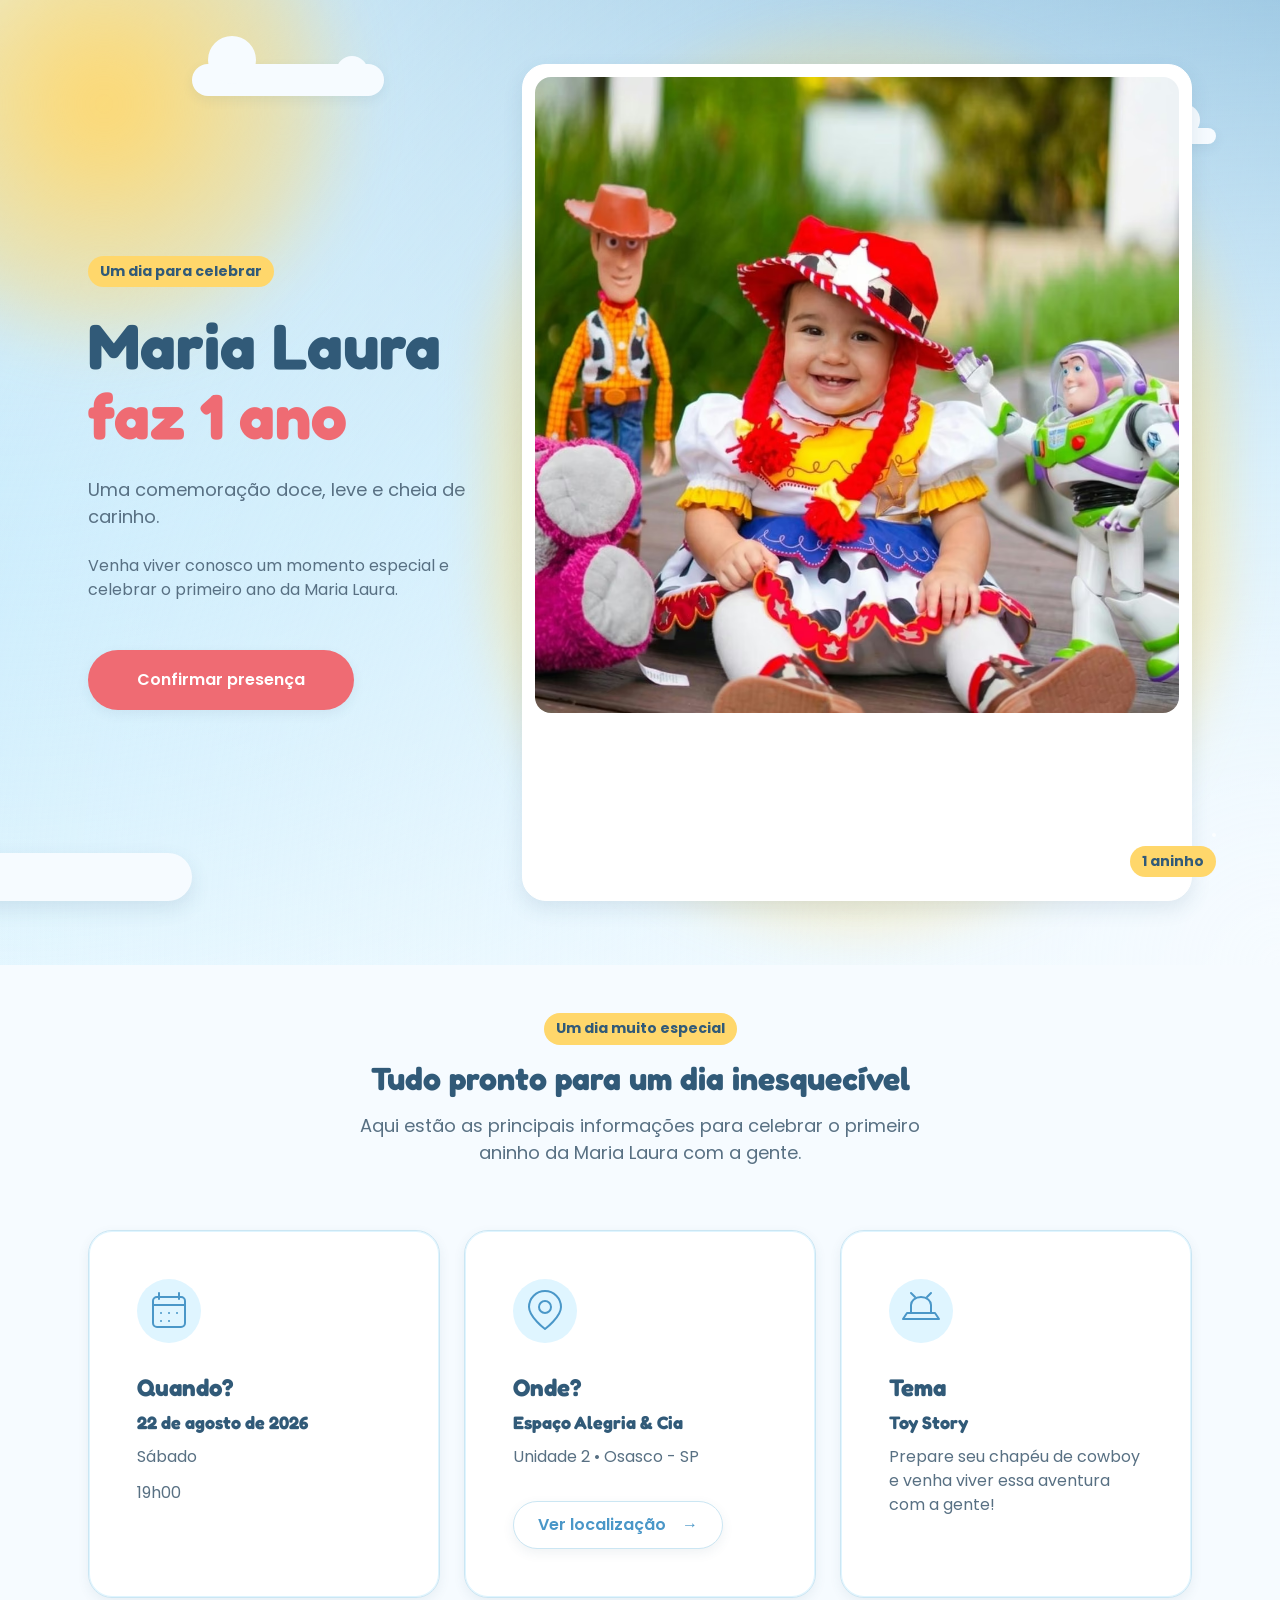
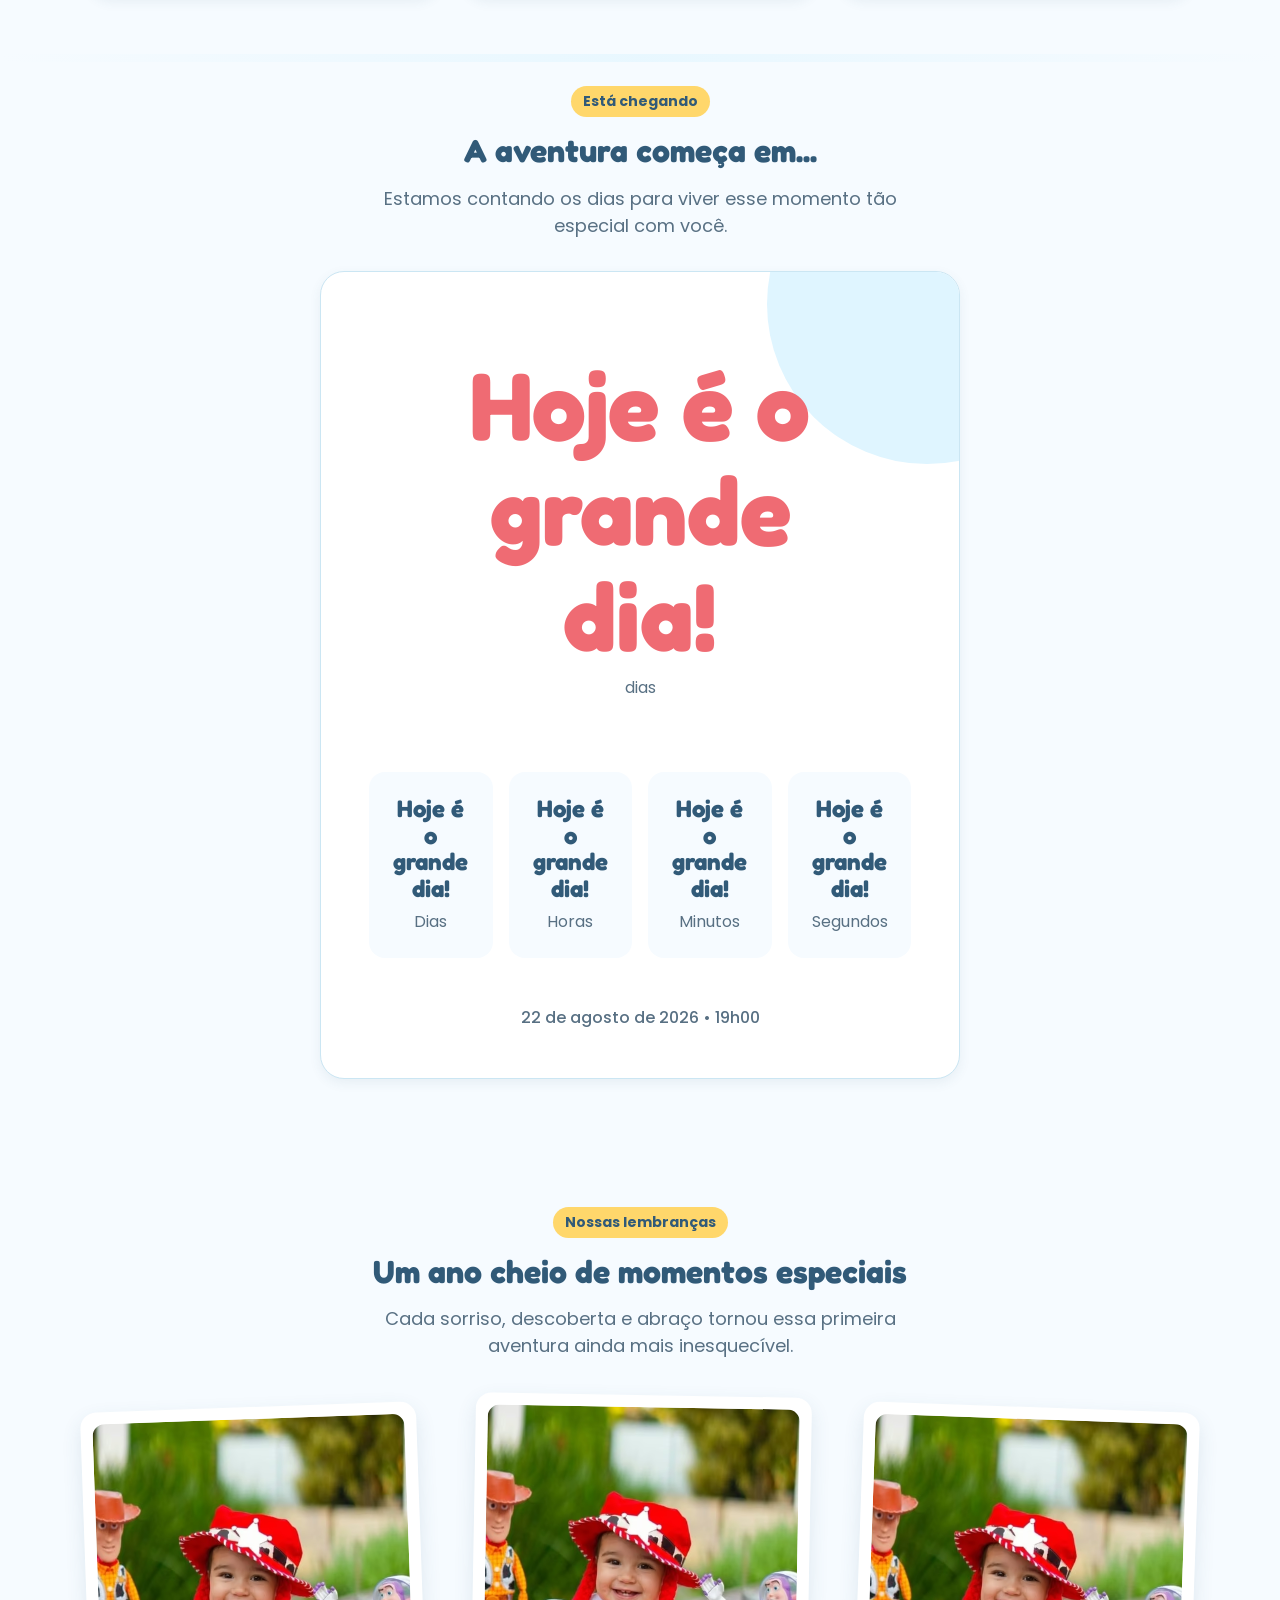
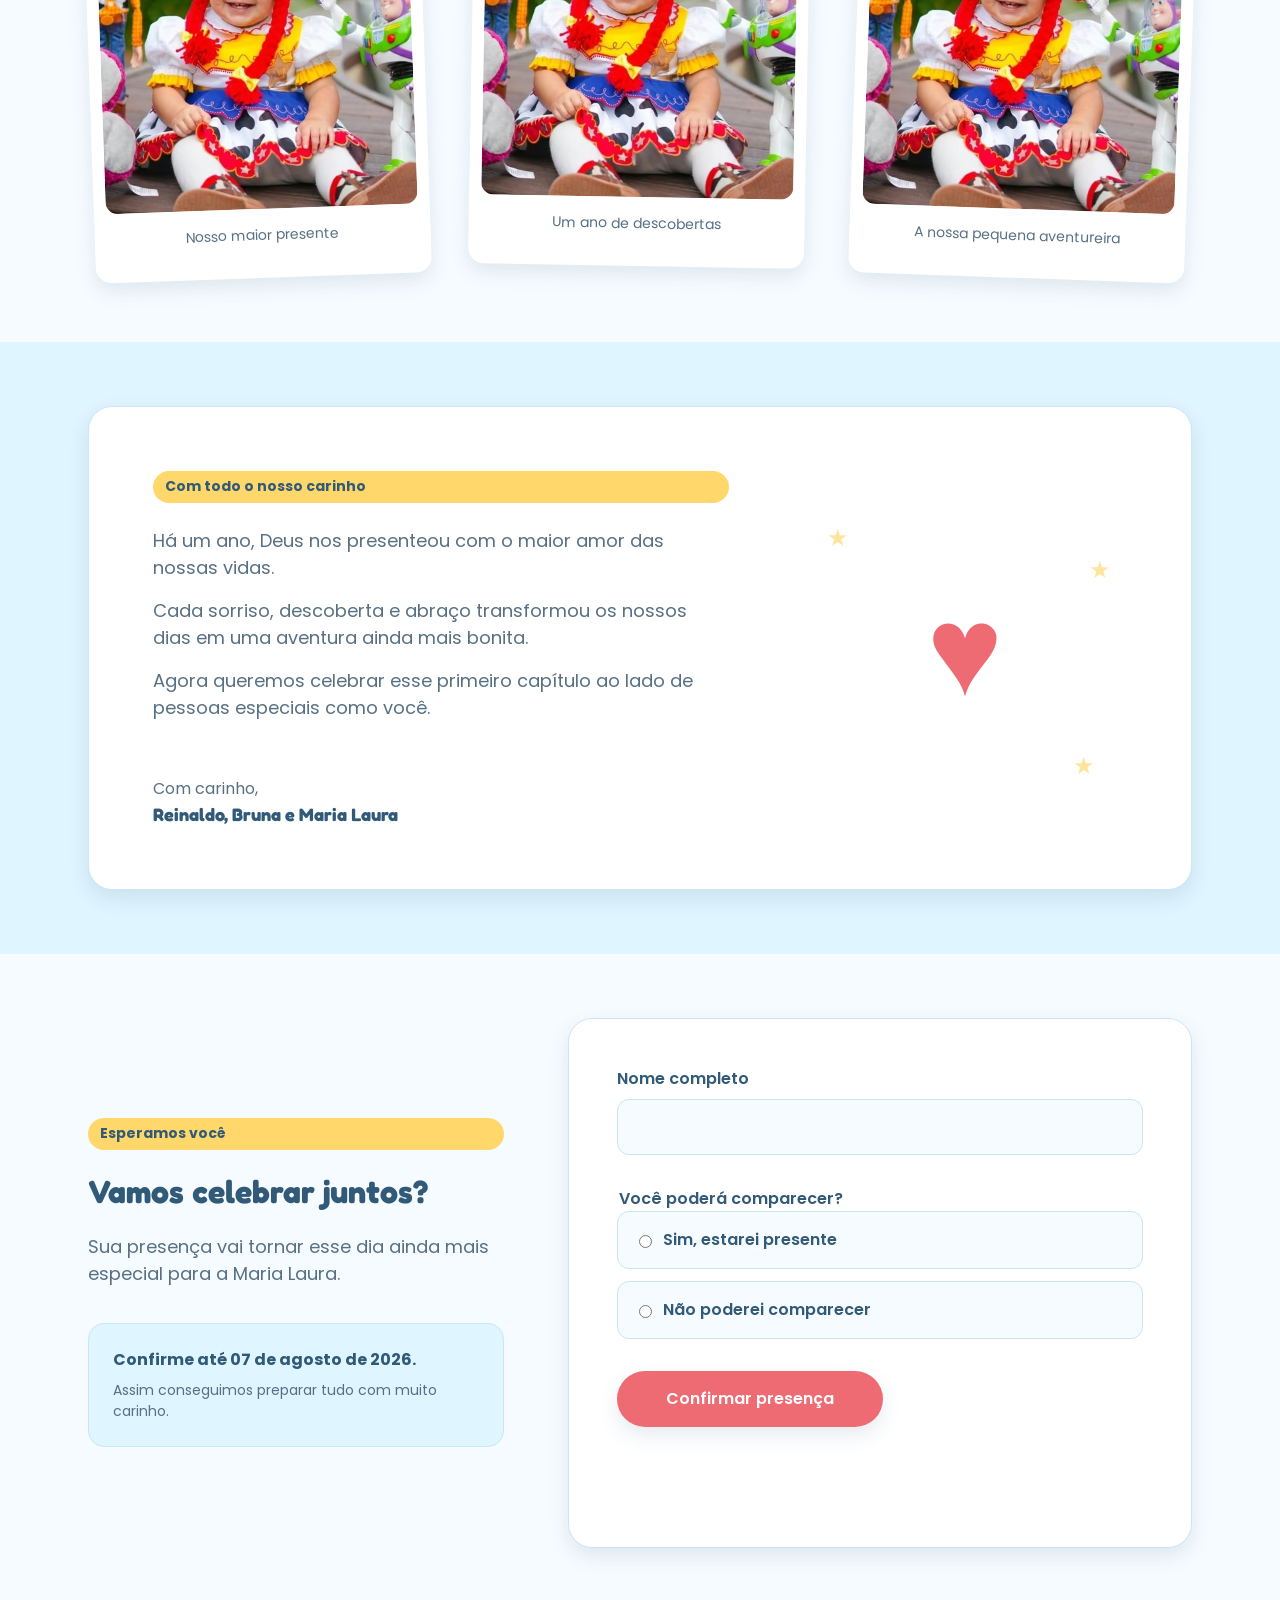
==== commit 13f72a0d: "Improve page loading and add PWA metadata" ====
--- a/index.html
+++ b/index.html
@@ -3,11 +3,13 @@
   <head>
     <meta charset="UTF-8">
     <meta name="viewport" content="width=device-width, initial-scale=1.0">
+    <meta name="theme-color" content="#8fd3f4">
     <title>Maria Laura • 1 Aninho</title>
-    <link rel="icon" href="assets/icons/favicon.svg" type="image/svg+xml">
+    <link rel="manifest" href="manifest.webmanifest">
     <link rel="preconnect" href="https://fonts.googleapis.com">
     <link rel="preconnect" href="https://fonts.gstatic.com" crossorigin>
-    <link href="https://fonts.googleapis.com/css2?family=Fredoka:wght@300..700&family=Poppins:wght@300;400;500;600;700&display=swap" rel="stylesheet">
+    <link rel="preload" as="image" href="assets/images/maria-laura-hero.avif" type="image/avif" fetchpriority="high">
+    <link href="https://fonts.googleapis.com/css2?family=Fredoka:wght@400;700&family=Poppins:wght@400;500;600;700&display=swap" rel="stylesheet">
     <link rel="stylesheet" href="css/reset.css">
     <link rel="stylesheet" href="css/variables.css">
     <link rel="stylesheet" href="css/base.css">
@@ -47,7 +49,11 @@
           <div class="hero__photo-wrapper">
             <div class="hero__photo-glow" aria-hidden="true"></div>
             <div class="hero__photo-frame">
-              <img class="hero__photo" src="assets/images/maria-laura.jpg" alt="Maria Laura em sua festa de 1 aninho" width="720" height="900">
+              <picture>
+                <source srcset="assets/images/maria-laura-hero.avif" type="image/avif">
+                <source srcset="assets/images/maria-laura-hero.webp" type="image/webp">
+                <img class="hero__photo" src="assets/images/maria-laura.jpg" alt="Maria Laura em sua festa de 1 aninho" width="1152" height="1138" fetchpriority="high" decoding="async">
+              </picture>
             </div>
             <p class="badge hero__theme-badge">1 aninho</p>
           </div>
@@ -164,17 +170,29 @@
 
           <div class="gallery-grid">
             <figure class="gallery-photo gallery-photo--one">
-              <img src="assets/images/maria-laura.jpg" alt="Maria Laura sorrindo em seu ensaio inspirado em aventura infantil" loading="lazy">
+              <picture>
+                <source srcset="assets/images/maria-laura-gallery.avif" type="image/avif">
+                <source srcset="assets/images/maria-laura-gallery.webp" type="image/webp">
+                <img src="assets/images/maria-laura.jpg" alt="Maria Laura sorrindo em seu ensaio inspirado em aventura infantil" width="640" height="632" loading="lazy" decoding="async">
+              </picture>
               <figcaption>Nosso maior presente</figcaption>
             </figure>
 
             <figure class="gallery-photo gallery-photo--two">
-              <img src="assets/images/maria-laura.jpg" alt="Maria Laura durante seu ensaio de primeiro aniversário" loading="lazy">
+              <picture>
+                <source srcset="assets/images/maria-laura-gallery.avif" type="image/avif">
+                <source srcset="assets/images/maria-laura-gallery.webp" type="image/webp">
+                <img src="assets/images/maria-laura.jpg" alt="Maria Laura durante seu ensaio de primeiro aniversário" width="640" height="632" loading="lazy" decoding="async">
+              </picture>
               <figcaption>Um ano de descobertas</figcaption>
             </figure>
 
             <figure class="gallery-photo gallery-photo--three">
-              <img src="assets/images/maria-laura.jpg" alt="Maria Laura vestida para seu aniversário de um ano" loading="lazy">
+              <picture>
+                <source srcset="assets/images/maria-laura-gallery.avif" type="image/avif">
+                <source srcset="assets/images/maria-laura-gallery.webp" type="image/webp">
+                <img src="assets/images/maria-laura.jpg" alt="Maria Laura vestida para seu aniversário de um ano" width="640" height="632" loading="lazy" decoding="async">
+              </picture>
               <figcaption>A nossa pequena aventureira</figcaption>
             </figure>
           </div>
@@ -257,14 +275,10 @@
 
     <footer></footer>
 
-    <script src="js/app.js"></script>
-    <script src="js/countdown.js"></script>
-    <script src="js/calendar.js"></script>
-    <script src="js/maps.js"></script>
-    <script src="js/modal.js"></script>
-    <script src="js/music.js"></script>
-    <script src="js/googleSheets.js"></script>
-    <script src="js/rsvp.js"></script>
-    <script src="js/scrollReveal.js"></script>
+    <script src="js/app.js" defer></script>
+    <script src="js/countdown.js" defer></script>
+    <script src="js/googleSheets.js" defer></script>
+    <script src="js/rsvp.js" defer></script>
+    <script src="js/scrollReveal.js" defer></script>
   </body>
 </html>
--- a/css/base.css
+++ b/css/base.css
@@ -35,6 +35,11 @@
 img {
   display: block;
   max-width: 100%;
+  height: auto;
+}
+
+picture {
+  display: block;
 }
 
 button,
--- a/css/hero.css
+++ b/css/hero.css
@@ -39,6 +39,8 @@
   border-radius: var(--radius-full);
   background: var(--color-cloud);
   box-shadow: var(--shadow-sm);
+  will-change: transform;
+  animation: cloud-drift 24s ease-in-out infinite;
 }
 
 .hero__cloud::before,
@@ -73,6 +75,8 @@
   right: var(--space-8);
   width: calc(var(--space-8) * 2);
   height: var(--space-4);
+  animation-duration: 30s;
+  animation-direction: reverse;
 }
 
 .hero__cloud--3 {
@@ -81,10 +85,40 @@
   width: calc(var(--space-8) * 5);
   height: var(--space-7);
   box-shadow: var(--shadow-md);
+  animation-duration: 36s;
 }
 
 .hero__stars {
-  display: none;
+  position: absolute;
+  inset: 0;
+  color: var(--color-white);
+  opacity: 0.75;
+  pointer-events: none;
+}
+
+.hero__stars::before,
+.hero__stars::after {
+  position: absolute;
+  width: var(--space-1);
+  height: var(--space-1);
+  border-radius: var(--radius-full);
+  background: currentColor;
+  content: "";
+  will-change: transform, opacity;
+  animation: twinkle 4s ease-in-out infinite;
+}
+
+.hero__stars::before {
+  top: var(--space-8);
+  right: calc(var(--space-8) * 3);
+  box-shadow: calc(var(--space-8) * -2) var(--space-6) currentColor, var(--space-7) var(--space-8) currentColor;
+}
+
+.hero__stars::after {
+  right: var(--space-8);
+  bottom: calc(var(--space-8) * 2);
+  box-shadow: calc(var(--space-8) * -3) var(--space-7) currentColor, calc(var(--space-8) * -1) calc(var(--space-8) * -1) currentColor;
+  animation-delay: -2s;
 }
 
 .hero > .container {
@@ -143,6 +177,14 @@
   padding: var(--space-4) var(--space-7);
   border-radius: var(--radius-full);
   box-shadow: var(--shadow-sm);
+}
+
+.hero__actions .btn:hover {
+  box-shadow: var(--shadow-md);
+}
+
+.hero__actions .btn:active {
+  transform: translateY(0);
 }
 
 .hero__image {
@@ -170,6 +212,8 @@
   border-radius: var(--radius-xl);
   background: var(--color-white);
   box-shadow: var(--shadow-md);
+  will-change: transform;
+  animation: photo-float 6s ease-in-out infinite;
 }
 
 .hero__photo {
--- a/css/sections.css
+++ b/css/sections.css
@@ -53,6 +53,7 @@
   border-radius: var(--radius-full);
   background: var(--color-sky-light);
   color: var(--color-blue);
+  transition: transform var(--transition-fast);
 }
 
 .info-card__icon svg {
@@ -102,6 +103,10 @@
 .info-card__action::after {
   margin-left: var(--space-2);
   content: "→";
+}
+
+.info-card:hover .info-card__icon {
+  transform: scale(1.05);
 }
 
 .countdown-section {
@@ -155,6 +160,7 @@
   font-family: var(--font-title);
   font-size: calc(var(--font-size-2xl) * 3);
   line-height: var(--line-height-tight);
+  transition: opacity var(--transition-fast), transform var(--transition-fast);
 }
 
 .countdown__featured span,
@@ -190,6 +196,7 @@
   font-family: var(--font-title);
   font-size: var(--font-size-xl);
   line-height: var(--line-height-tight);
+  transition: opacity var(--transition-fast), transform var(--transition-fast);
 }
 
 .countdown__date {
@@ -514,6 +521,22 @@
   box-shadow: var(--shadow-md);
 }
 
+.rsvp-form__submit:hover {
+  box-shadow: var(--shadow-lg);
+}
+
+.rsvp-form__submit:active {
+  transform: translateY(0);
+  box-shadow: var(--shadow-sm);
+}
+
+.rsvp-form__submit:disabled {
+  cursor: not-allowed;
+  opacity: 0.65;
+  transform: none;
+  box-shadow: var(--shadow-sm);
+}
+
 .rsvp-form__status {
   min-height: var(--space-6);
   margin: var(--space-2) 0 0;
@@ -521,3 +544,19 @@
   font-size: var(--font-size-sm);
   line-height: var(--line-height-normal);
 }
+
+.rsvp-success:not([hidden]) {
+  animation: success-enter var(--transition-slow) both;
+}
+
+.info-section::after {
+  position: absolute;
+  right: 0;
+  bottom: 0;
+  left: 0;
+  height: var(--space-2);
+  background: linear-gradient(to right, var(--color-transparent), var(--color-sky-light), var(--color-transparent));
+  content: "";
+  opacity: 0.6;
+  pointer-events: none;
+}
--- a/css/animations.css
+++ b/css/animations.css
@@ -1 +1,109 @@
 /* Responsabilidade: concentrar animações e transições da interface. */
+
+body {
+  opacity: 0.96;
+  transition: opacity var(--transition-slow);
+}
+
+body.is-ready {
+  opacity: 1;
+}
+
+.reveal {
+  opacity: 0;
+  transform: translateY(var(--space-4));
+  transition: opacity var(--transition-slow), transform var(--transition-slow);
+}
+
+.reveal--visible {
+  opacity: 1;
+  transform: translateY(0);
+}
+
+.reveal-delay-1 {
+  transition-delay: var(--transition-fast);
+}
+
+.reveal-delay-2 {
+  transition-delay: var(--transition-normal);
+}
+
+.reveal-delay-3 {
+  transition-delay: var(--transition-slow);
+}
+
+.gallery-photo--one.reveal {
+  transform: translateY(var(--space-4)) rotate(-2deg);
+}
+
+.gallery-photo--one.reveal--visible {
+  transform: rotate(-2deg);
+}
+
+.gallery-photo--two.reveal {
+  transform: translateY(var(--space-1)) rotate(1deg);
+}
+
+.gallery-photo--two.reveal--visible {
+  transform: translateY(calc(var(--space-3) * -1)) rotate(1deg);
+}
+
+.gallery-photo--three.reveal {
+  transform: translateY(var(--space-4)) rotate(2deg);
+}
+
+.gallery-photo--three.reveal--visible {
+  transform: rotate(2deg);
+}
+
+@keyframes cloud-drift {
+  50% {
+    transform: translateX(var(--space-5));
+  }
+}
+
+@keyframes twinkle {
+  50% {
+    opacity: 0.45;
+    transform: scale(0.9);
+  }
+}
+
+@keyframes photo-float {
+  50% {
+    transform: translateY(calc(var(--space-2) * -1));
+  }
+}
+
+@keyframes success-enter {
+  from {
+    opacity: 0;
+    transform: translateY(var(--space-3));
+  }
+
+  to {
+    opacity: 1;
+    transform: translateY(0);
+  }
+}
+
+@media (prefers-reduced-motion: reduce) {
+  *,
+  *::before,
+  *::after {
+    scroll-behavior: auto;
+    animation-duration: 0.01ms;
+    animation-iteration-count: 1;
+    transition-duration: 0.01ms;
+  }
+
+  body {
+    opacity: 1;
+  }
+
+  .reveal,
+  .reveal--visible {
+    opacity: 1;
+    transform: none;
+  }
+}
--- a/css/responsive.css
+++ b/css/responsive.css
@@ -1 +1,352 @@
 /* Responsabilidade: definir ajustes responsivos por breakpoint. */
+
+html {
+  overflow-x: hidden;
+}
+
+@media (min-width: 64rem) and (max-width: 85.3125rem) {
+  .hero > .container {
+    column-gap: var(--space-6);
+  }
+
+  .hero__title {
+    font-size: calc(var(--font-size-2xl) * 2);
+  }
+
+  .hero__photo-wrapper {
+    width: calc(var(--width-full) + var(--space-7));
+  }
+}
+
+@media (max-width: 63.9375rem) {
+  .hero {
+    min-height: 0;
+  }
+
+  .hero > .container {
+    grid-template-columns: minmax(0, 1fr);
+    justify-items: center;
+    row-gap: var(--space-7);
+  }
+
+  .hero__content {
+    justify-items: center;
+    max-width: calc(var(--container) / 2);
+    text-align: center;
+  }
+
+  .hero__title,
+  .hero__subtitle,
+  .hero__description {
+    max-width: var(--width-full);
+  }
+
+  .hero__actions {
+    justify-content: center;
+    width: var(--width-full);
+  }
+
+  .hero__image {
+    max-width: calc(var(--space-8) * 9 + var(--space-7));
+  }
+
+  .hero__photo-wrapper {
+    justify-self: center;
+    width: var(--width-full);
+  }
+
+  .info-grid,
+  .gallery-grid {
+    grid-template-columns: repeat(2, minmax(0, 1fr));
+  }
+
+  .info-card:last-child,
+  .gallery-photo:last-child {
+    grid-column: 1 / -1;
+    justify-self: center;
+    width: calc(50% - var(--space-3));
+  }
+
+  .family-message,
+  .rsvp-layout {
+    grid-template-columns: minmax(0, 1fr);
+  }
+
+  .family-message__content,
+  .rsvp-intro {
+    max-width: calc(var(--container) / 2 + var(--space-8));
+  }
+
+  .family-message__visual {
+    min-height: calc(var(--space-8) * 3);
+  }
+}
+
+@media (max-width: 47.9375rem) {
+  .container {
+    padding-inline: var(--space-4);
+  }
+
+  .hero > .container {
+    padding-block: var(--space-7);
+    row-gap: var(--space-6);
+  }
+
+  .hero__sun {
+    width: calc(var(--space-8) * 5);
+  }
+
+  .hero__cloud--1 {
+    left: var(--space-5);
+  }
+
+  .hero__cloud--2 {
+    right: calc(var(--space-5) * -1);
+  }
+
+  .hero__cloud--3 {
+    bottom: var(--space-6);
+  }
+
+  .hero__stars {
+    opacity: 0.5;
+  }
+
+  .hero__content {
+    gap: var(--space-4);
+  }
+
+  .hero__title {
+    font-size: clamp(var(--font-size-2xl), 10vw, calc(var(--font-size-2xl) + var(--font-size-xl)));
+  }
+
+  .hero__subtitle,
+  .hero__description {
+    font-size: var(--font-size-base);
+  }
+
+  .hero__actions {
+    margin-top: var(--space-3);
+  }
+
+  .hero__actions .btn {
+    width: var(--width-full);
+  }
+
+  .hero__image {
+    max-width: calc(var(--space-8) * 7 + var(--space-7));
+  }
+
+  .hero__theme-badge {
+    right: 0;
+    bottom: var(--space-3);
+  }
+
+  .section-header {
+    gap: var(--space-3);
+    margin-bottom: var(--space-6);
+  }
+
+  .section-title {
+    font-size: clamp(var(--font-size-xl), 8vw, var(--font-size-2xl));
+  }
+
+  .section-subtitle {
+    font-size: var(--font-size-base);
+  }
+
+  .info-section,
+  .countdown-section,
+  .gallery-section,
+  .family-message-section,
+  .rsvp-section {
+    padding-block: var(--space-7);
+  }
+
+  .info-grid,
+  .gallery-grid {
+    grid-template-columns: minmax(0, 1fr);
+    gap: var(--space-6);
+  }
+
+  .info-card,
+  .info-card:last-child,
+  .gallery-photo:last-child {
+    grid-column: auto;
+    width: var(--width-full);
+  }
+
+  .info-card {
+    min-height: 0;
+    padding: var(--space-6);
+  }
+
+  .countdown {
+    gap: var(--space-5);
+    padding: var(--space-6);
+  }
+
+  .countdown__featured {
+    padding: var(--space-5) var(--space-6);
+  }
+
+  .countdown__featured strong {
+    max-width: var(--width-full);
+    font-size: clamp(var(--font-size-2xl), 18vw, calc(var(--font-size-2xl) * 3));
+    overflow-wrap: anywhere;
+  }
+
+  .countdown__grid {
+    grid-template-columns: repeat(2, minmax(0, 1fr));
+    gap: var(--space-3);
+  }
+
+  .countdown__item {
+    min-height: calc(var(--space-8) + var(--space-7));
+    padding: var(--space-4);
+  }
+
+  .countdown__date {
+    max-width: var(--width-full);
+  }
+
+  .gallery-grid {
+    max-width: calc(var(--container) / 2);
+  }
+
+  .gallery-photo {
+    padding: var(--space-3) var(--space-3) var(--space-5);
+  }
+
+  .gallery-photo--one,
+  .gallery-photo--two,
+  .gallery-photo--three {
+    transform: rotate(0deg);
+  }
+
+  .family-message {
+    gap: var(--space-6);
+    padding: var(--space-6);
+  }
+
+  .family-message__visual {
+    min-height: calc(var(--space-8) * 2);
+  }
+
+  .family-message__heart {
+    font-size: calc(var(--font-size-2xl) * 3);
+  }
+
+  .rsvp-layout {
+    gap: var(--space-6);
+  }
+
+  .rsvp-card {
+    padding: var(--space-6);
+  }
+
+  .form-field input[type="text"],
+  .form-option,
+  .rsvp-form__submit {
+    min-height: calc(var(--space-7) + var(--space-2));
+  }
+
+  .rsvp-form__submit,
+  .rsvp-success {
+    width: var(--width-full);
+  }
+}
+
+@media (max-width: 29.9375rem) {
+  .container {
+    padding-inline: var(--space-3);
+  }
+
+  .hero > .container {
+    padding-block: var(--space-6);
+  }
+
+  .hero__title {
+    font-size: var(--font-size-2xl);
+  }
+
+  .hero__highlight {
+    white-space: normal;
+  }
+
+  .hero__image {
+    max-width: var(--width-full);
+  }
+
+  .hero__photo-frame {
+    padding: var(--space-2);
+  }
+
+  .hero__theme-badge {
+    bottom: 0;
+  }
+
+  .info-card,
+  .countdown,
+  .family-message,
+  .rsvp-card {
+    padding: var(--space-5);
+  }
+
+  .countdown__featured {
+    padding-inline: var(--space-4);
+  }
+
+  .countdown__item {
+    min-height: calc(var(--space-8) + var(--space-6));
+    padding: var(--space-3);
+  }
+
+  .countdown__item strong {
+    font-size: var(--font-size-lg);
+  }
+
+  .family-message__heart {
+    font-size: calc(var(--font-size-2xl) * 2 + var(--font-size-xl));
+  }
+}
+
+@media (hover: none) {
+  .btn:hover,
+  .hero__actions .btn:hover,
+  .info-card:hover,
+  .rsvp-form__submit:hover {
+    transform: none;
+    box-shadow: var(--shadow-sm);
+  }
+
+  .info-card:hover .info-card__icon {
+    transform: none;
+  }
+
+  .gallery-photo--one:hover {
+    transform: rotate(-2deg);
+  }
+
+  .gallery-photo--two:hover {
+    transform: translateY(calc(var(--space-3) * -1)) rotate(1deg);
+  }
+
+  .gallery-photo--three:hover {
+    transform: rotate(2deg);
+  }
+
+  .btn:active,
+  .info-card:active,
+  .rsvp-form__submit:active {
+    transform: scale(0.98);
+  }
+}
+
+@media (hover: none) and (max-width: 47.9375rem) {
+  .gallery-photo--one:hover,
+  .gallery-photo--two:hover,
+  .gallery-photo--three:hover {
+    transform: rotate(0deg);
+  }
+}
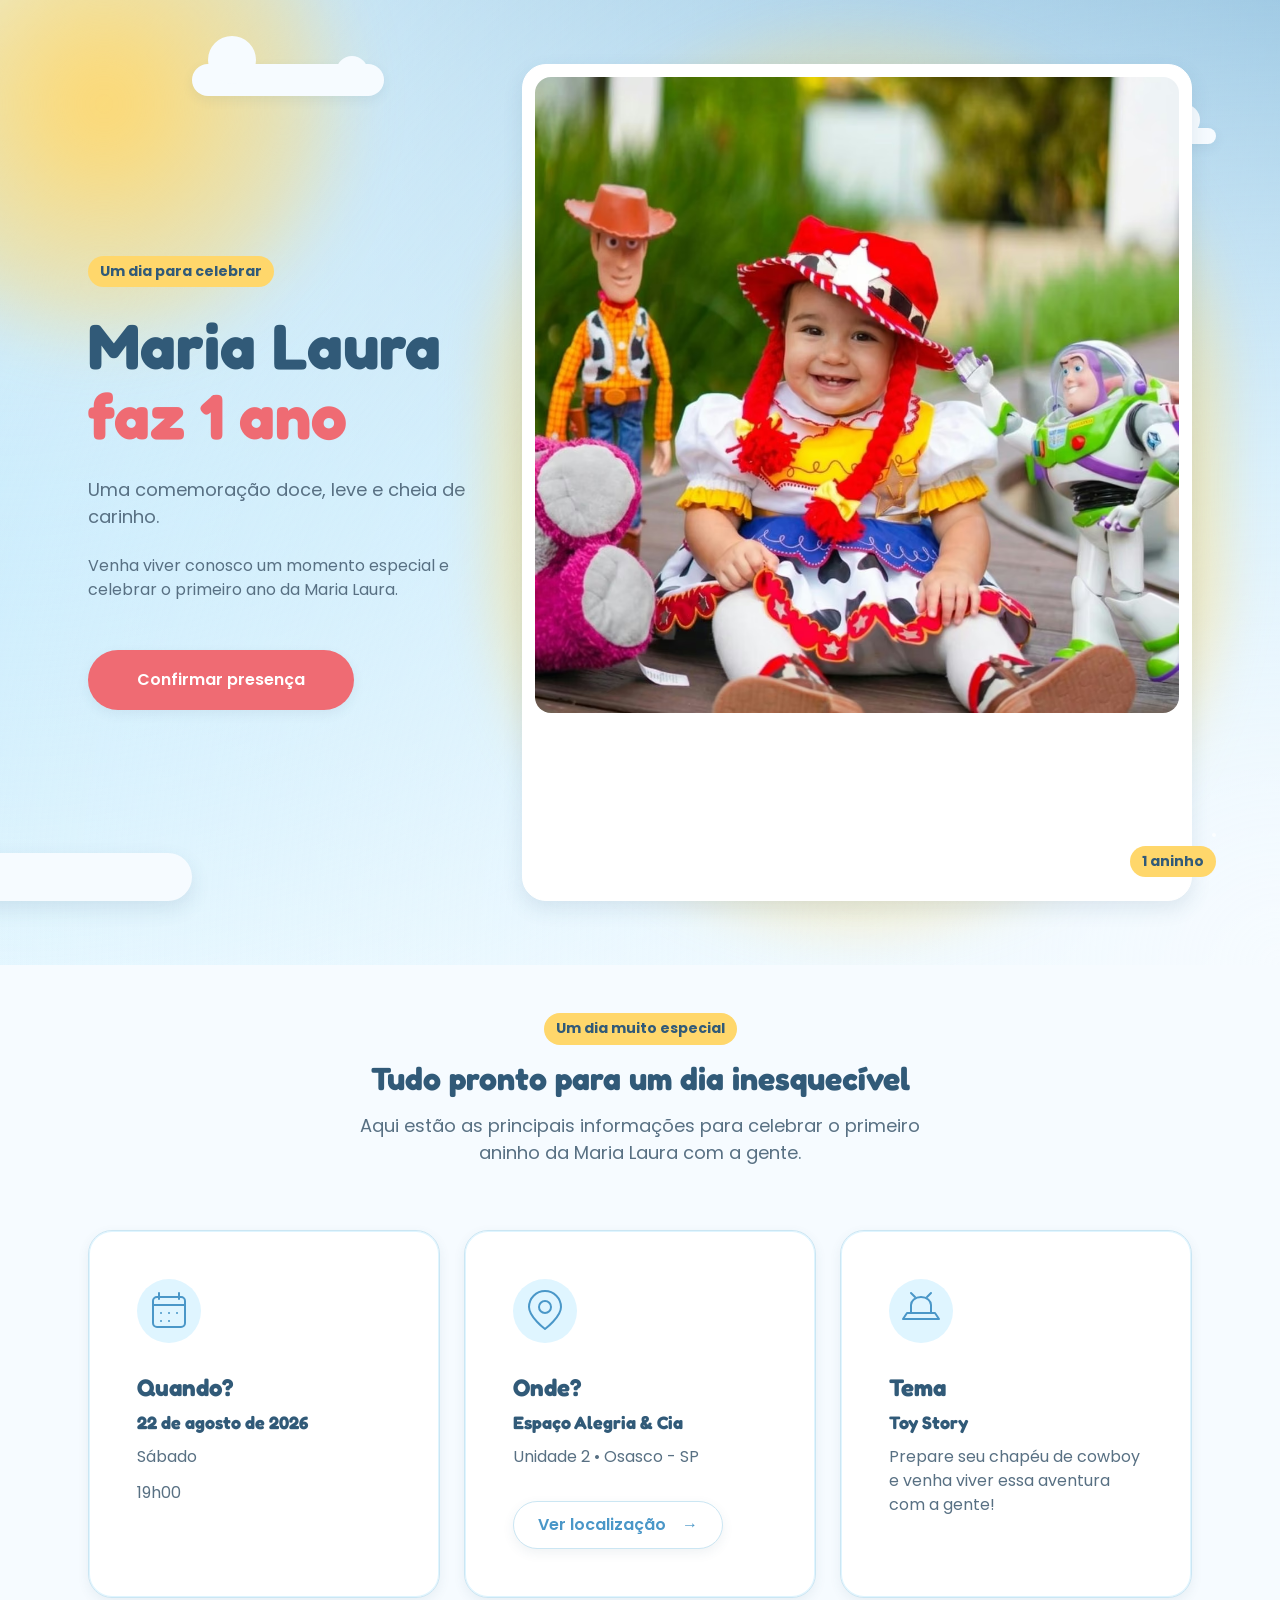
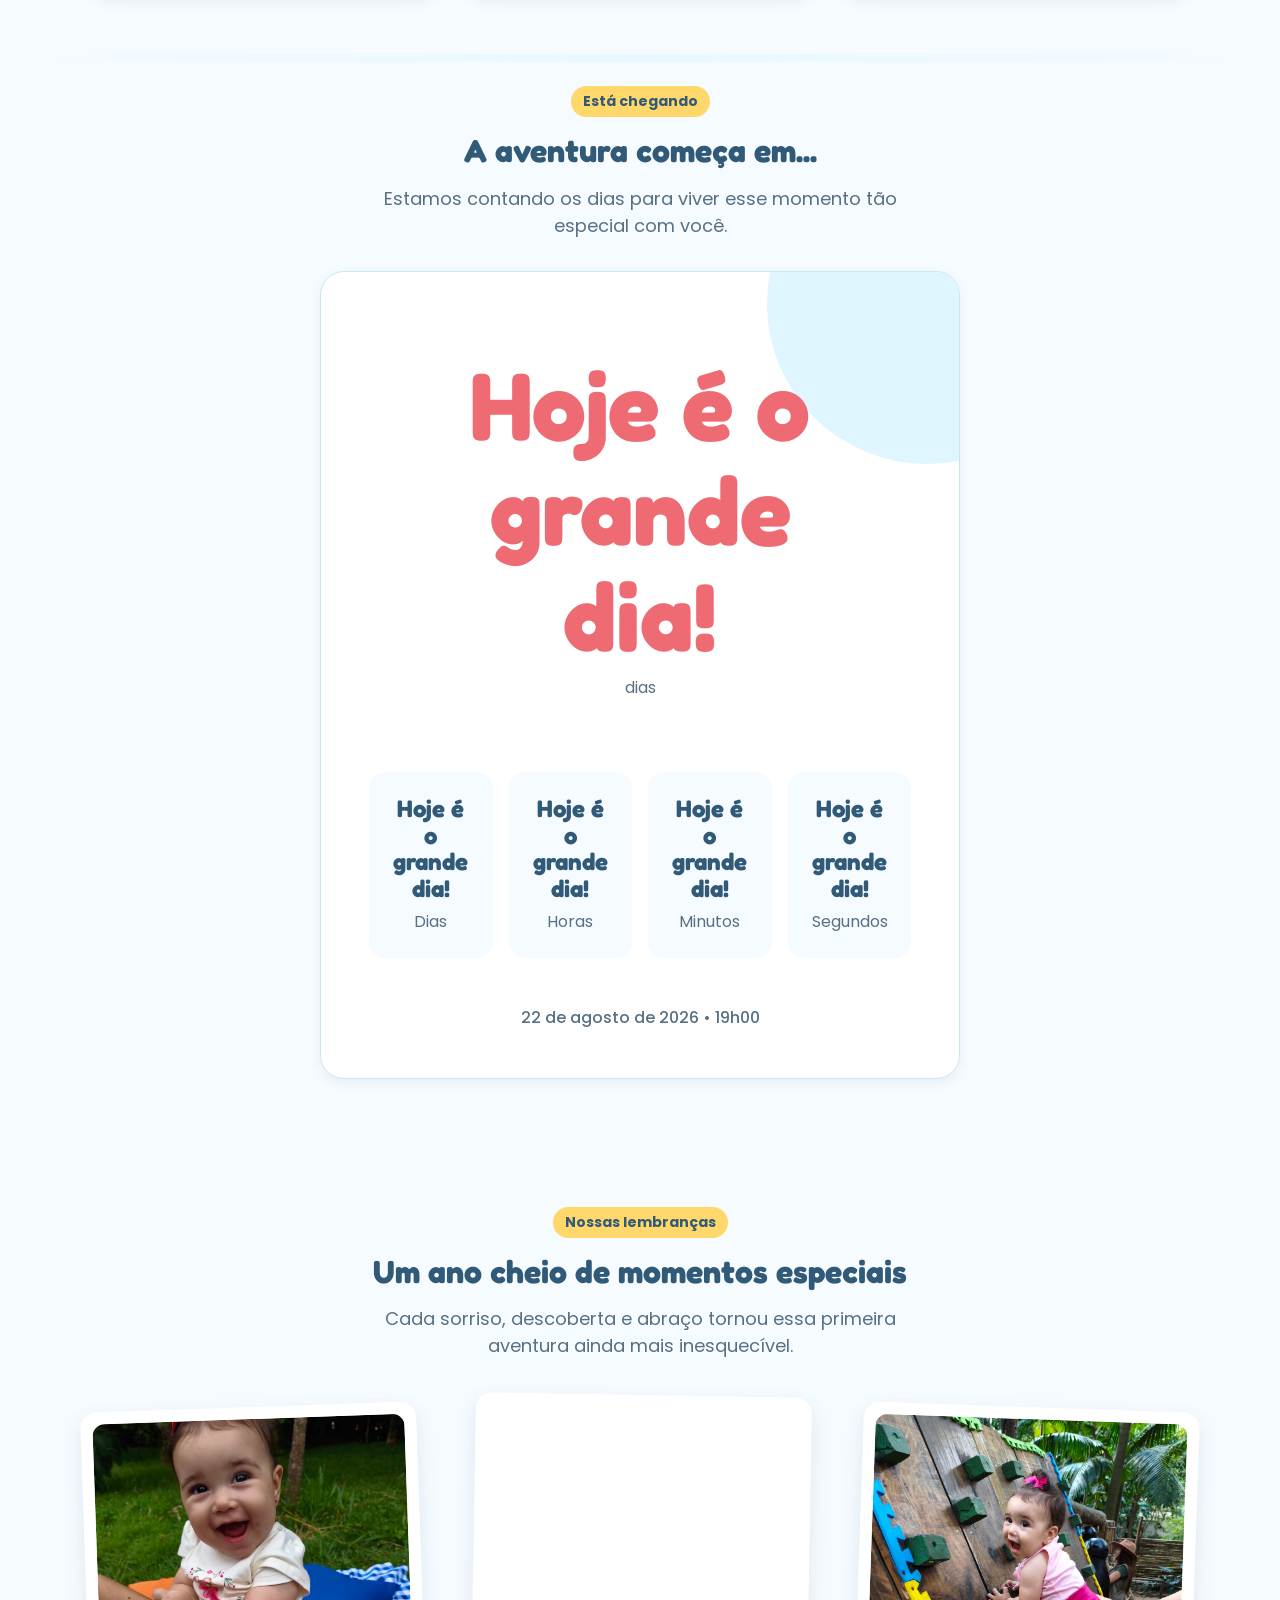
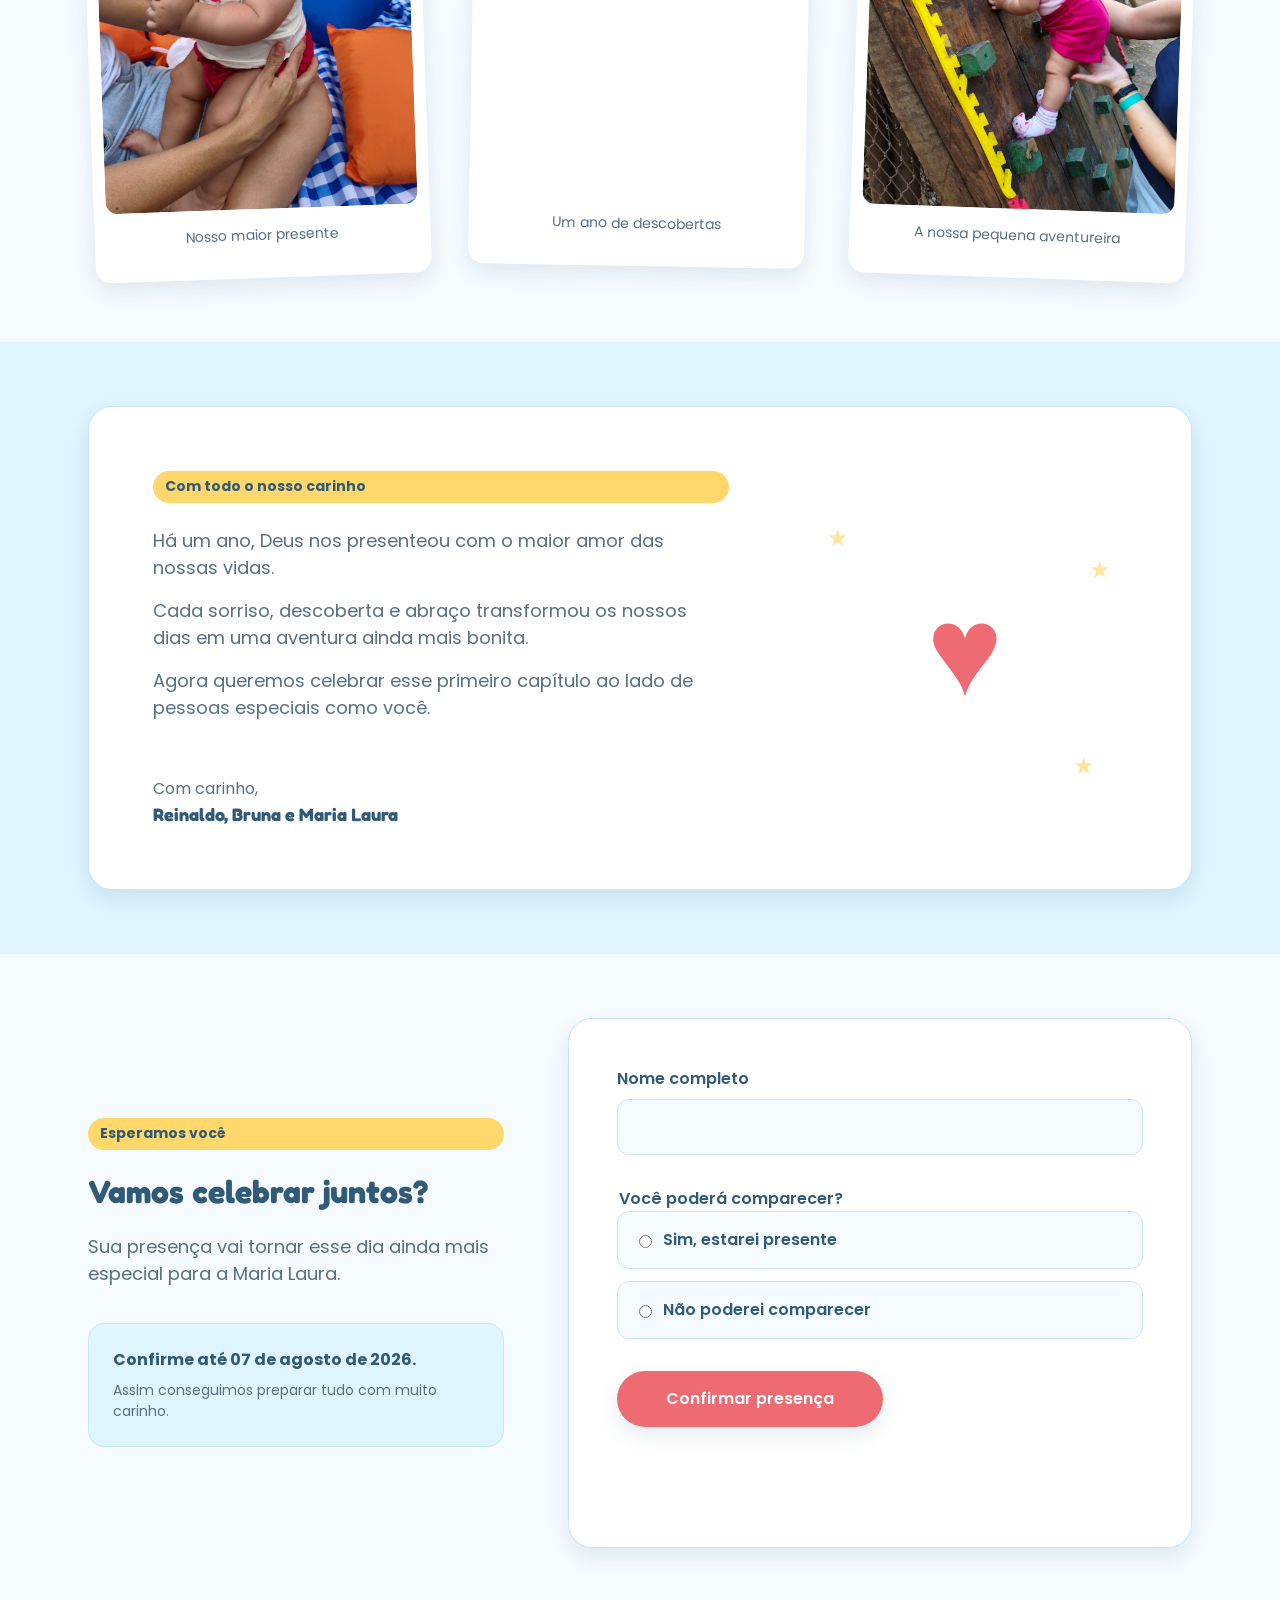
==== commit d25b9ca2: "atualizacao galeria" ====
--- a/index.html
+++ b/index.html
@@ -171,27 +171,21 @@
           <div class="gallery-grid">
             <figure class="gallery-photo gallery-photo--one">
               <picture>
-                <source srcset="assets/images/maria-laura-gallery.avif" type="image/avif">
-                <source srcset="assets/images/maria-laura-gallery.webp" type="image/webp">
-                <img src="assets/images/maria-laura.jpg" alt="Maria Laura sorrindo em seu ensaio inspirado em aventura infantil" width="640" height="632" loading="lazy" decoding="async">
+                <img src="assets/images/maria-laura-gallery-1.jpg" alt="Maria Laura sorrindo em seu ensaio inspirado em aventura infantil" width="640" height="632" loading="lazy" decoding="async">
               </picture>
               <figcaption>Nosso maior presente</figcaption>
             </figure>
 
             <figure class="gallery-photo gallery-photo--two">
               <picture>
-                <source srcset="assets/images/maria-laura-gallery.avif" type="image/avif">
-                <source srcset="assets/images/maria-laura-gallery.webp" type="image/webp">
-                <img src="assets/images/maria-laura.jpg" alt="Maria Laura durante seu ensaio de primeiro aniversário" width="640" height="632" loading="lazy" decoding="async">
+                <img src="assets/images/maria-laura-gallery-2.jpg" alt="Maria Laura durante seu ensaio de primeiro aniversário" width="640" height="632" loading="lazy" decoding="async">
               </picture>
               <figcaption>Um ano de descobertas</figcaption>
             </figure>
 
             <figure class="gallery-photo gallery-photo--three">
               <picture>
-                <source srcset="assets/images/maria-laura-gallery.avif" type="image/avif">
-                <source srcset="assets/images/maria-laura-gallery.webp" type="image/webp">
-                <img src="assets/images/maria-laura.jpg" alt="Maria Laura vestida para seu aniversário de um ano" width="640" height="632" loading="lazy" decoding="async">
+                <img src="assets/images/maria-laura-gallery-3.jpg" alt="Maria Laura vestida para seu aniversário de um ano" width="640" height="632" loading="lazy" decoding="async">
               </picture>
               <figcaption>A nossa pequena aventureira</figcaption>
             </figure>
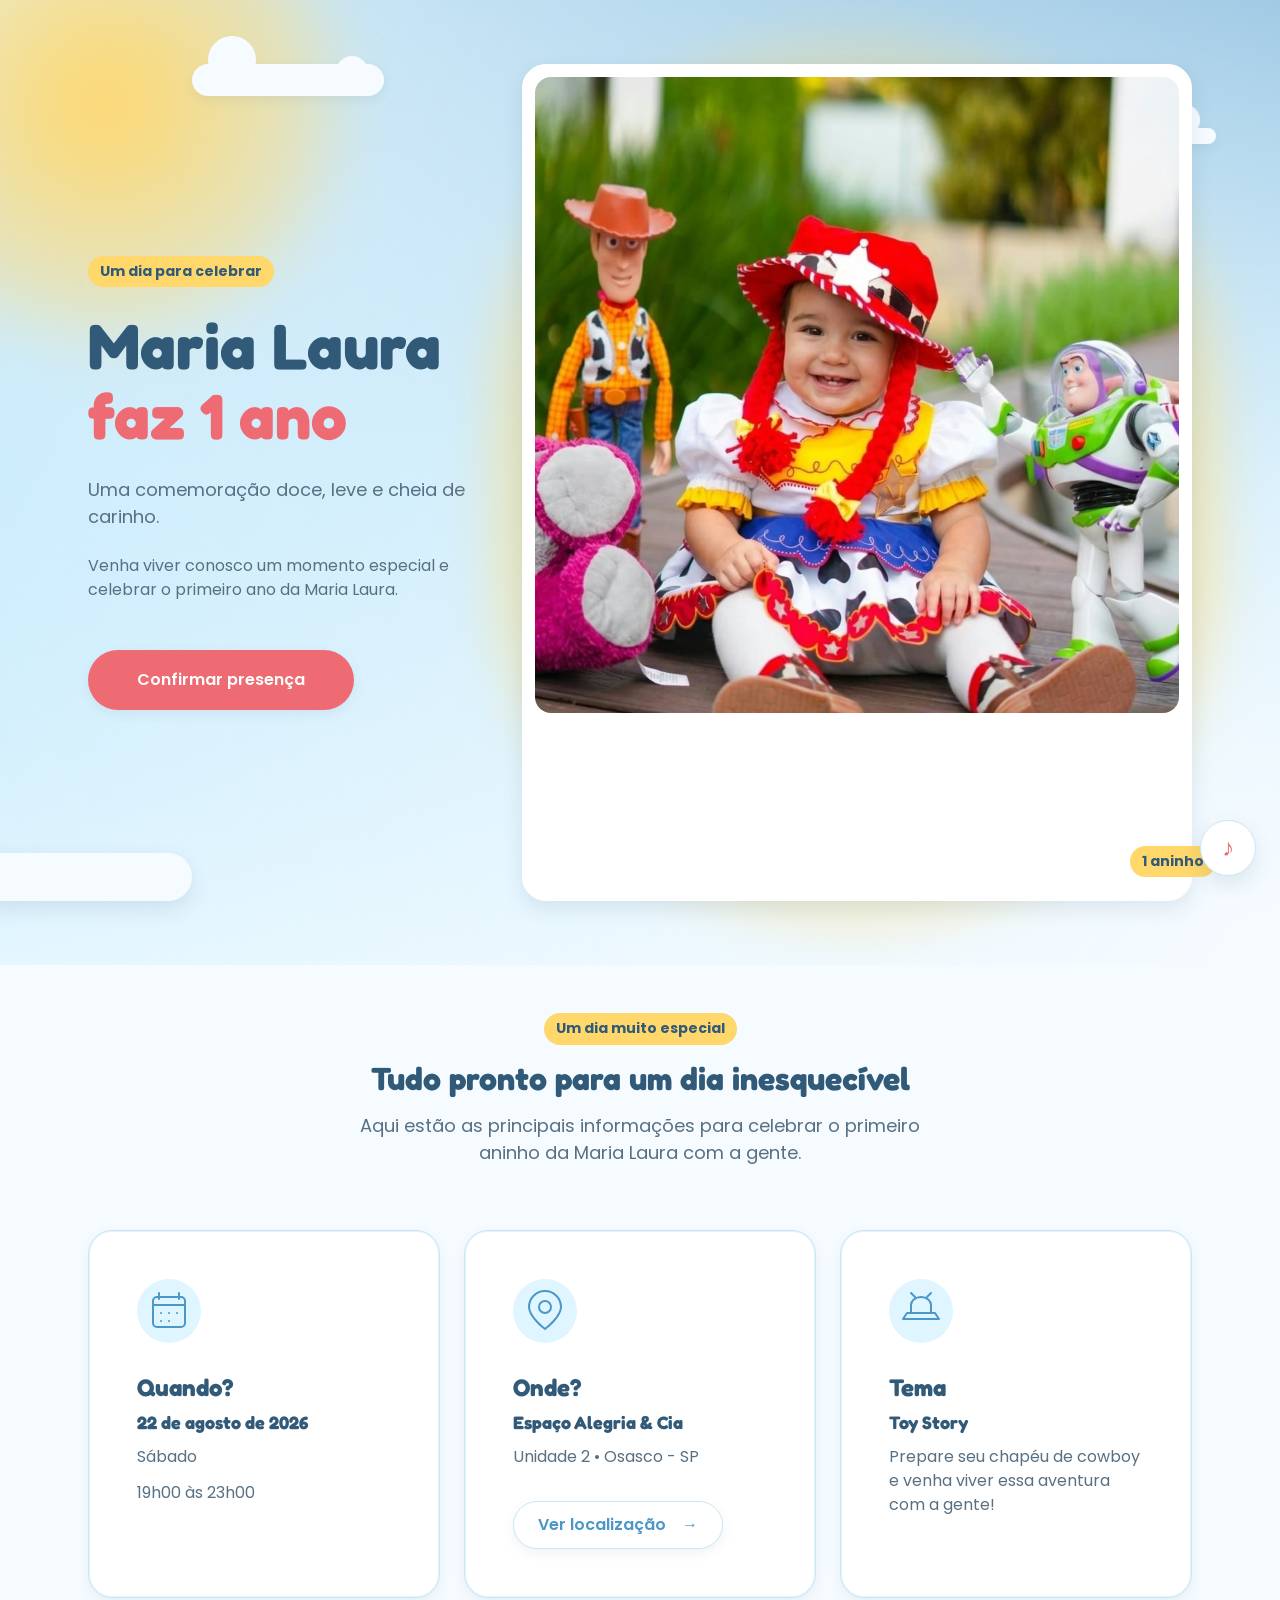
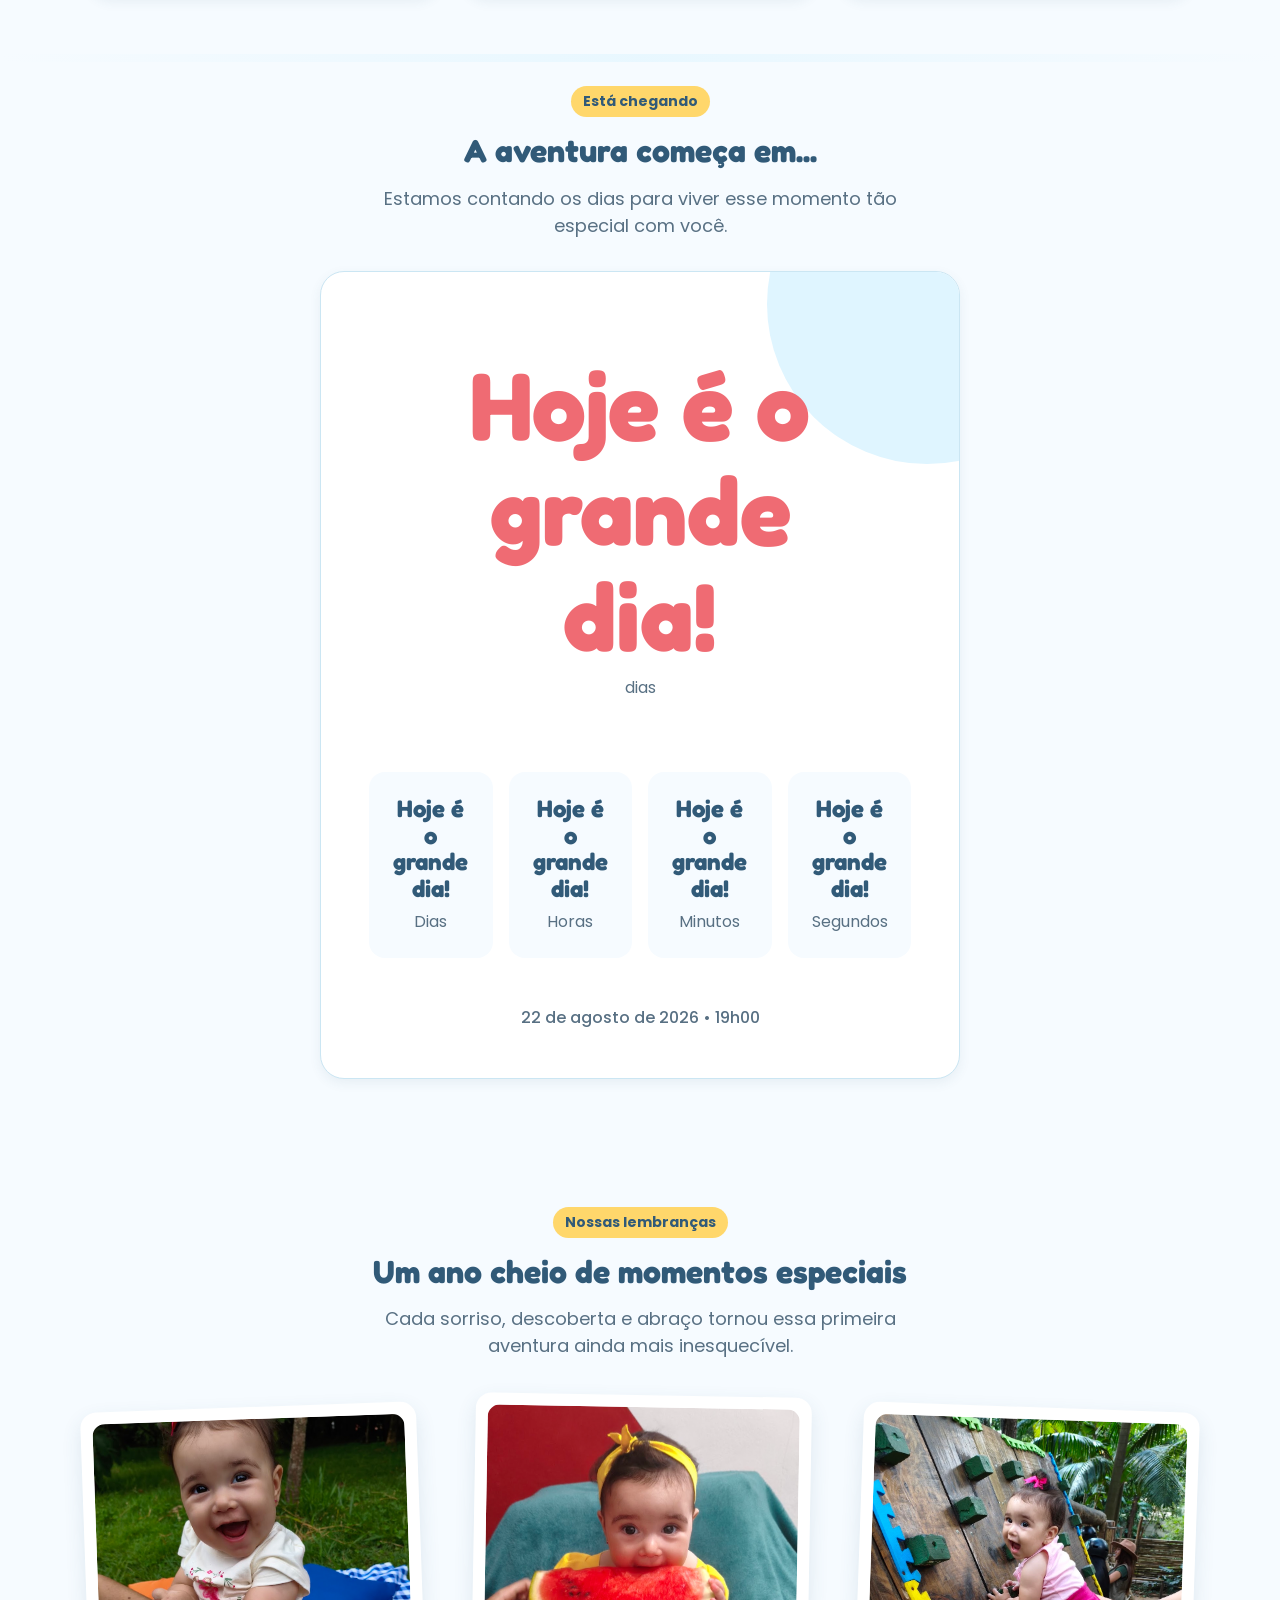
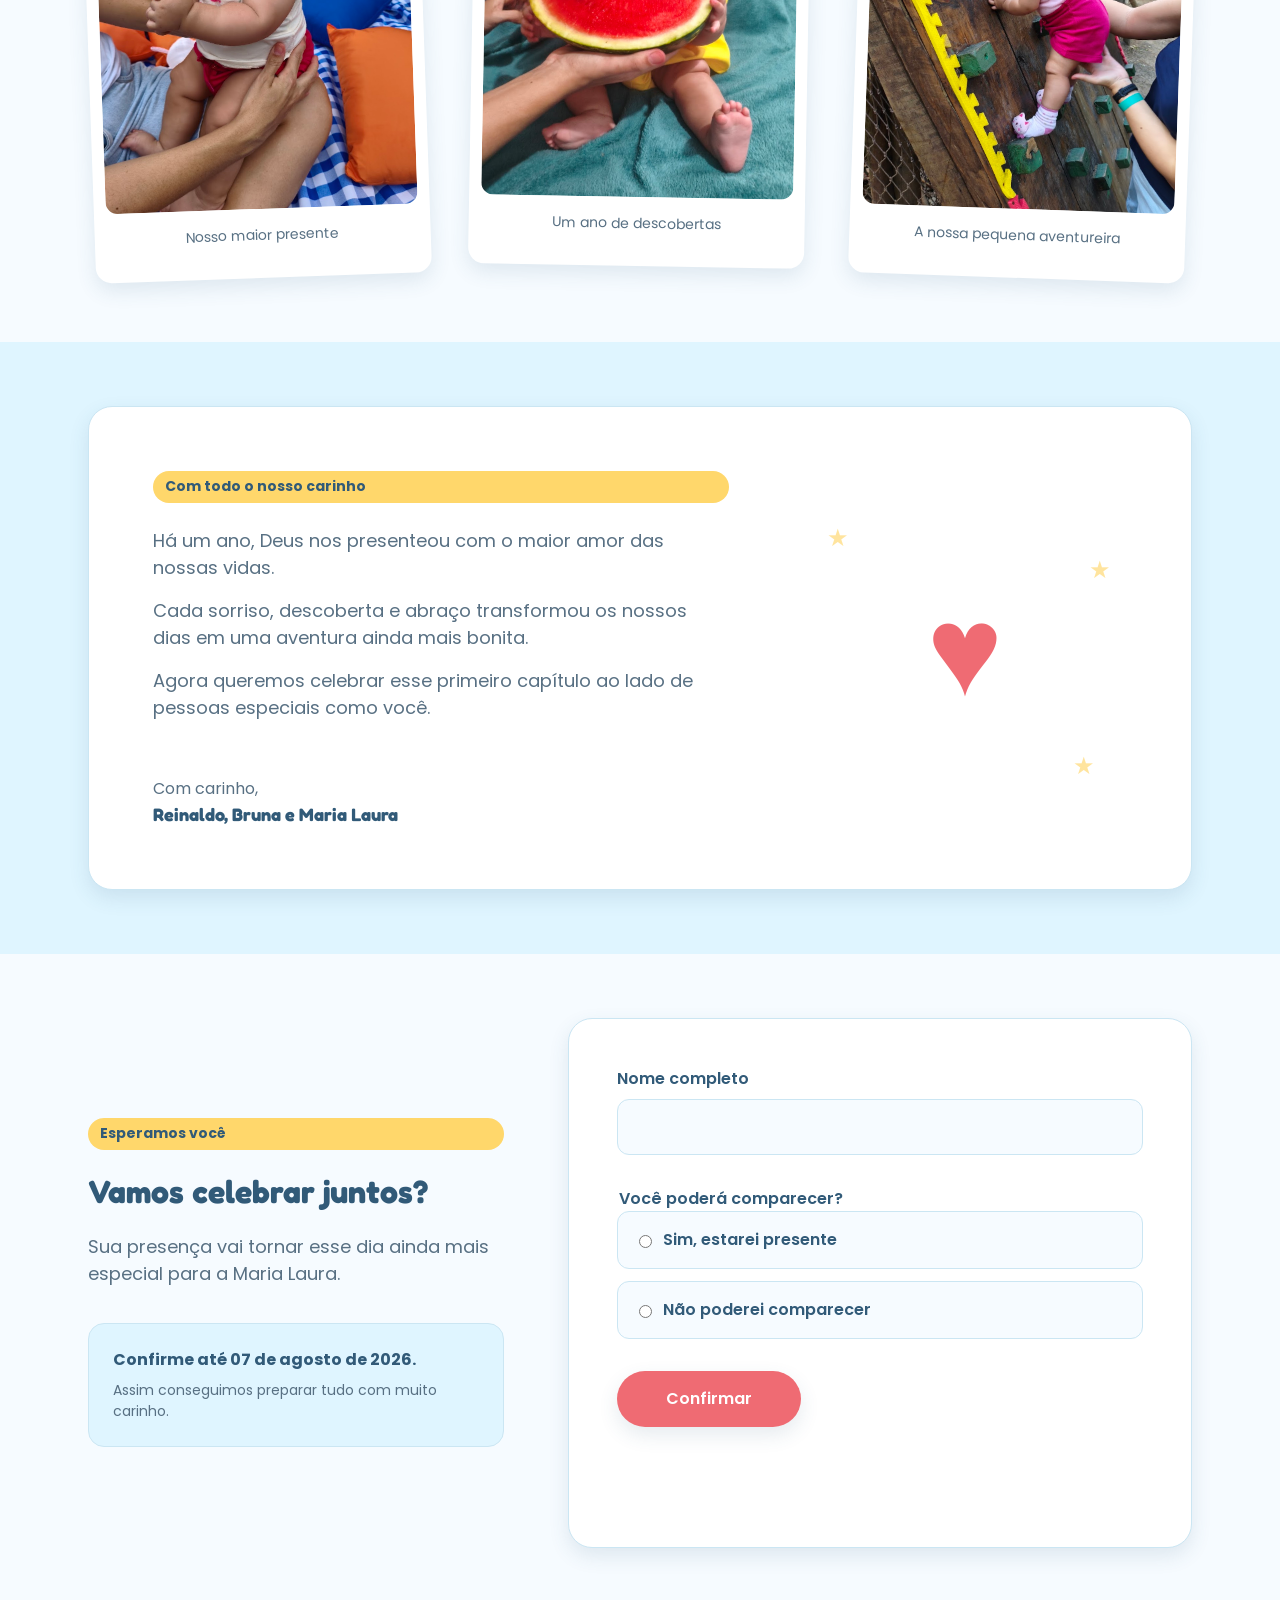
==== commit 7043c352: "Convite aniversario Final" ====
--- a/index.html
+++ b/index.html
@@ -85,7 +85,7 @@
                 <h3 class="info-card__title">Quando?</h3>
                 <time class="info-card__value" datetime="2026-08-22">22 de agosto de 2026</time>
                 <p class="info-card__meta">Sábado</p>
-                <time class="info-card__meta" datetime="19:00">19h00</time>
+                <time class="info-card__meta" datetime="19:00">19h00 às 23h00</time>
               </div>
             </article>
             <article class="card info-card">
@@ -258,7 +258,7 @@
                   </label>
                 </fieldset>
 
-                <button type="submit" class="btn btn-primary rsvp-form__submit">Confirmar presença</button>
+                <button type="submit" class="btn btn-primary rsvp-form__submit">Confirmar</button>
                 <p class="rsvp-form__status" aria-live="polite"></p>
               </form>
             </div>
@@ -268,11 +268,21 @@
     </main>
 
     <footer></footer>
+
+    <audio id="background-music" preload="metadata" loop>
+      <source src="assets/music/musica-convite.mp3" type="audio/mpeg">
+    </audio>
+
+    <button type="button" class="music-toggle" id="music-toggle" aria-label="Ativar música" aria-pressed="false" title="Ativar música">
+      <span class="music-toggle__icon" aria-hidden="true"></span>
+      <span class="sr-only music-toggle__text">Ativar música</span>
+    </button>
 
     <script src="js/app.js" defer></script>
     <script src="js/countdown.js" defer></script>
     <script src="js/googleSheets.js" defer></script>
     <script src="js/rsvp.js" defer></script>
     <script src="js/scrollReveal.js" defer></script>
+    <script src="js/music.js" defer></script>
   </body>
 </html>
--- a/css/components.css
+++ b/css/components.css
@@ -89,3 +89,64 @@
   font-size: var(--font-size-lg);
   line-height: var(--line-height-normal);
 }
+
+.sr-only {
+  position: absolute;
+  width: 1px;
+  height: 1px;
+  padding: 0;
+  overflow: hidden;
+  clip: rect(0, 0, 0, 0);
+  white-space: nowrap;
+  border: 0;
+}
+
+.music-toggle {
+  position: fixed;
+  right: max(var(--space-5), env(safe-area-inset-right));
+  bottom: max(var(--space-5), env(safe-area-inset-bottom));
+  z-index: 10;
+  display: grid;
+  place-items: center;
+  width: calc(var(--space-7) + var(--space-2));
+  aspect-ratio: 1;
+  padding: 0;
+  border: var(--border-width) solid var(--color-border);
+  border-radius: var(--radius-full);
+  background: var(--color-white);
+  box-shadow: var(--shadow-md);
+  color: var(--color-red);
+  transition: background var(--transition-normal), color var(--transition-normal), box-shadow var(--transition-normal), transform var(--transition-fast);
+}
+
+.music-toggle:hover {
+  transform: var(--motion-lift);
+  box-shadow: var(--shadow-lg);
+}
+
+.music-toggle:active {
+  transform: translateY(0);
+}
+
+.music-toggle:focus-visible {
+  outline: var(--border-width) solid var(--color-blue);
+  outline-offset: var(--space-1);
+}
+
+.music-toggle.is-playing {
+  border-color: var(--color-red);
+  background: var(--color-red);
+  color: var(--color-white);
+}
+
+.music-toggle__icon::before {
+  display: block;
+  font-family: var(--font-title);
+  font-size: var(--font-size-xl);
+  line-height: 1;
+  content: "♪";
+}
+
+.music-toggle.is-playing .music-toggle__icon::before {
+  content: "Ⅱ";
+}
--- a/css/responsive.css
+++ b/css/responsive.css
@@ -255,6 +255,12 @@
   .rsvp-success {
     width: var(--width-full);
   }
+
+  .music-toggle {
+    right: max(var(--space-4), env(safe-area-inset-right));
+    bottom: max(var(--space-4), env(safe-area-inset-bottom));
+    width: var(--space-7);
+  }
 }
 
 @media (max-width: 29.9375rem) {
@@ -315,7 +321,8 @@
   .btn:hover,
   .hero__actions .btn:hover,
   .info-card:hover,
-  .rsvp-form__submit:hover {
+  .rsvp-form__submit:hover,
+  .music-toggle:hover {
     transform: none;
     box-shadow: var(--shadow-sm);
   }
@@ -338,7 +345,8 @@
 
   .btn:active,
   .info-card:active,
-  .rsvp-form__submit:active {
+  .rsvp-form__submit:active,
+  .music-toggle:active {
     transform: scale(0.98);
   }
 }
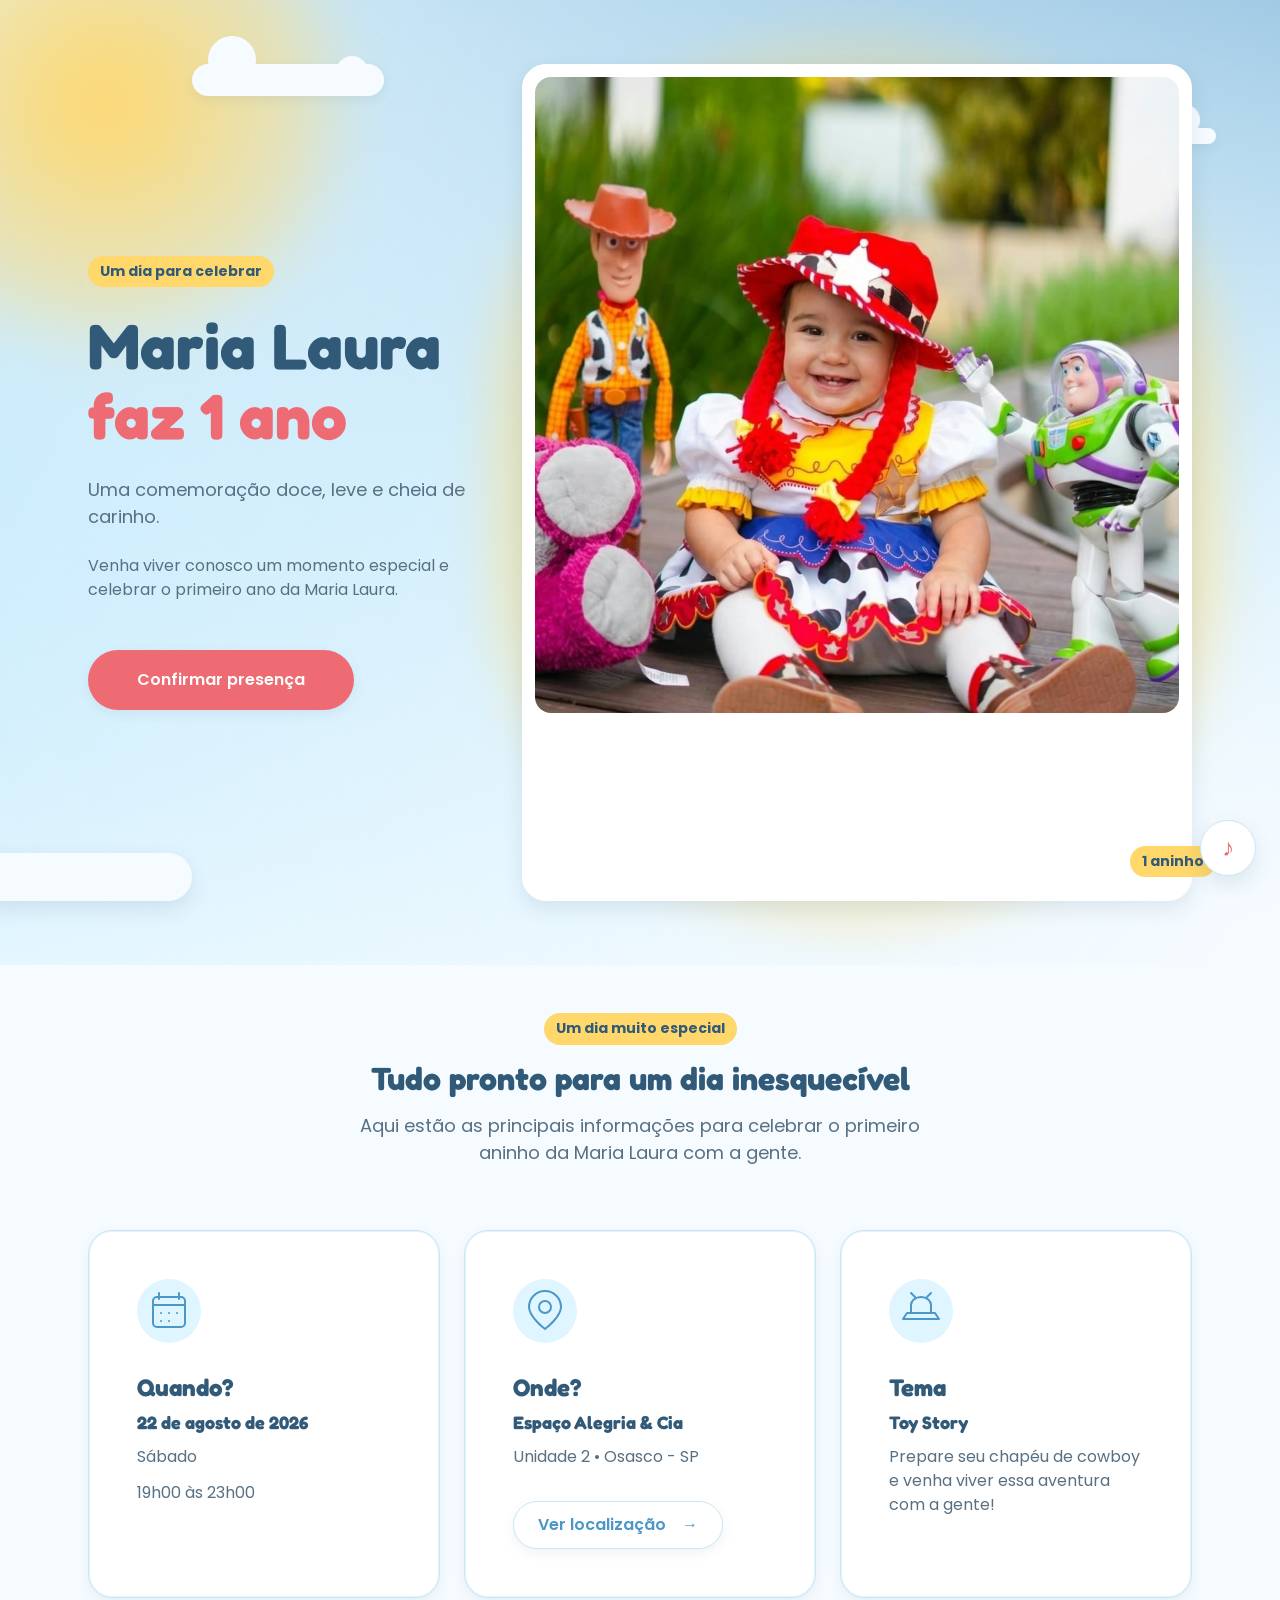
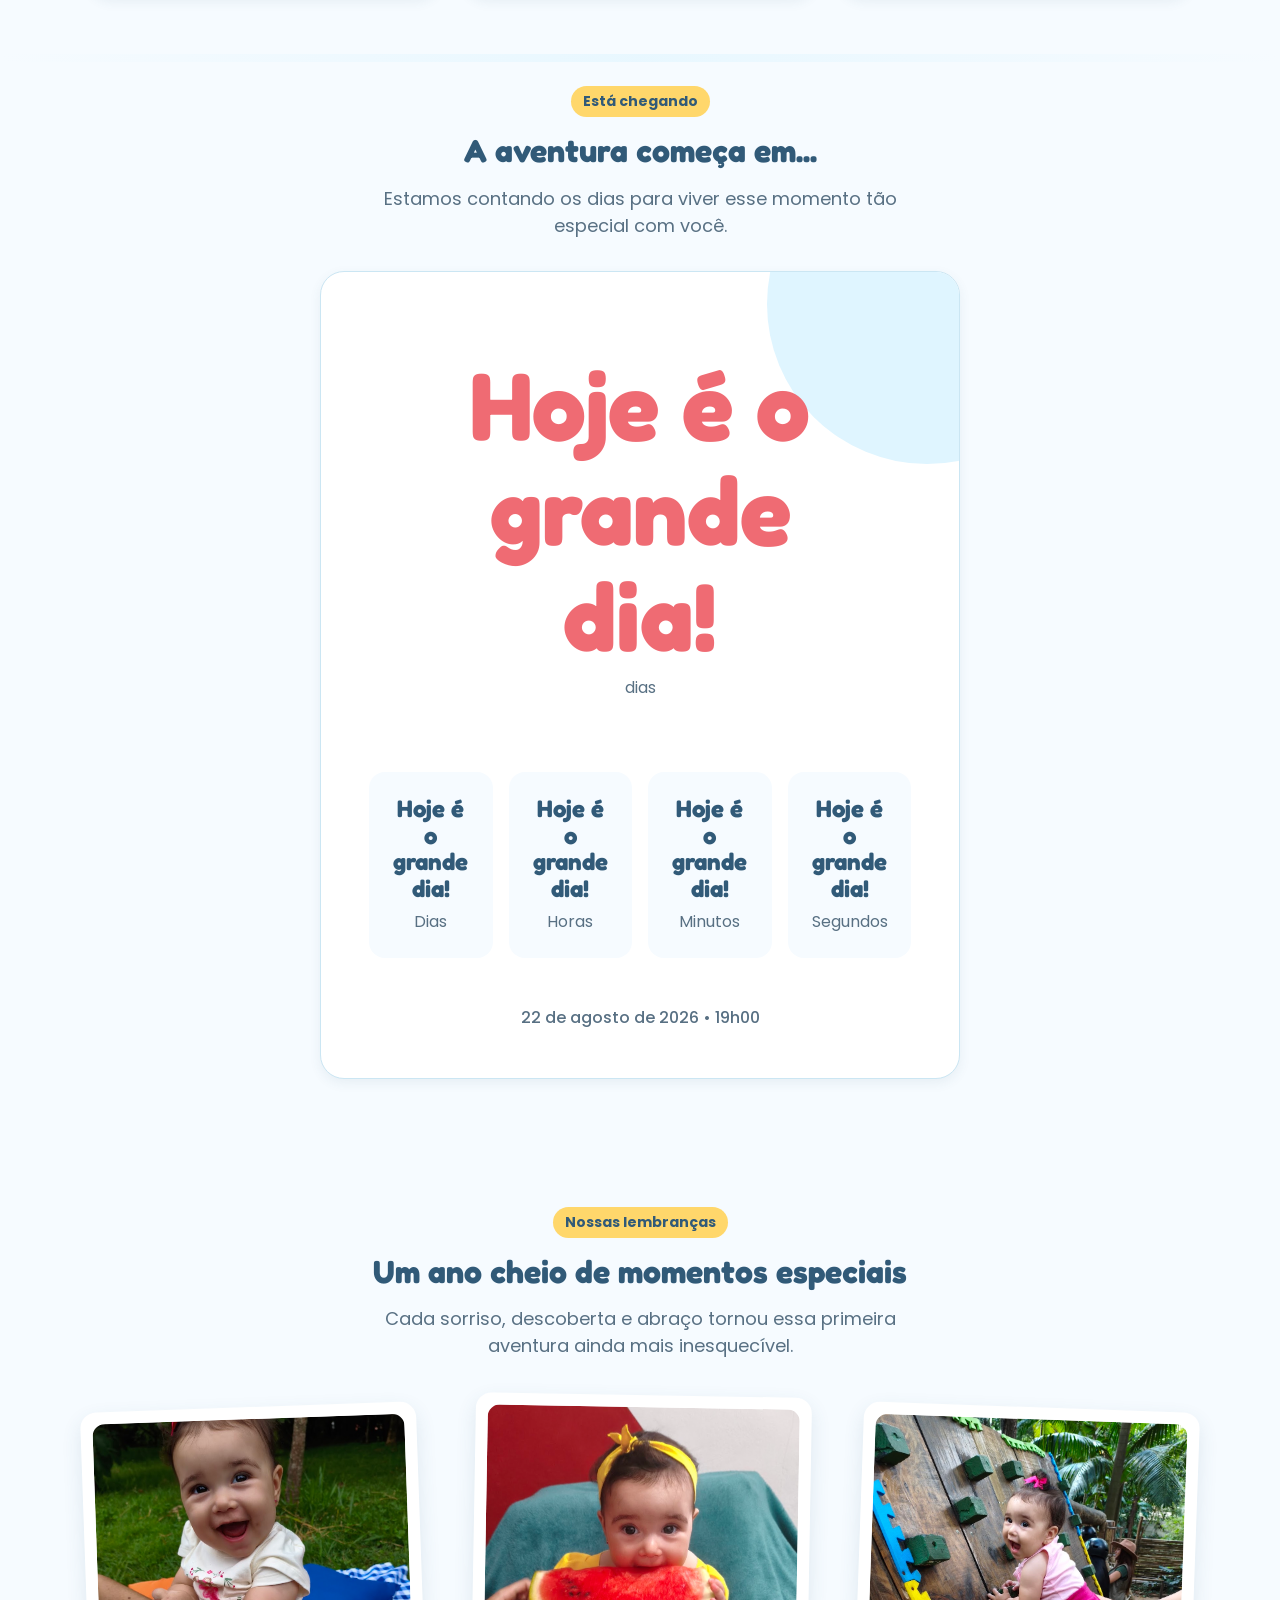
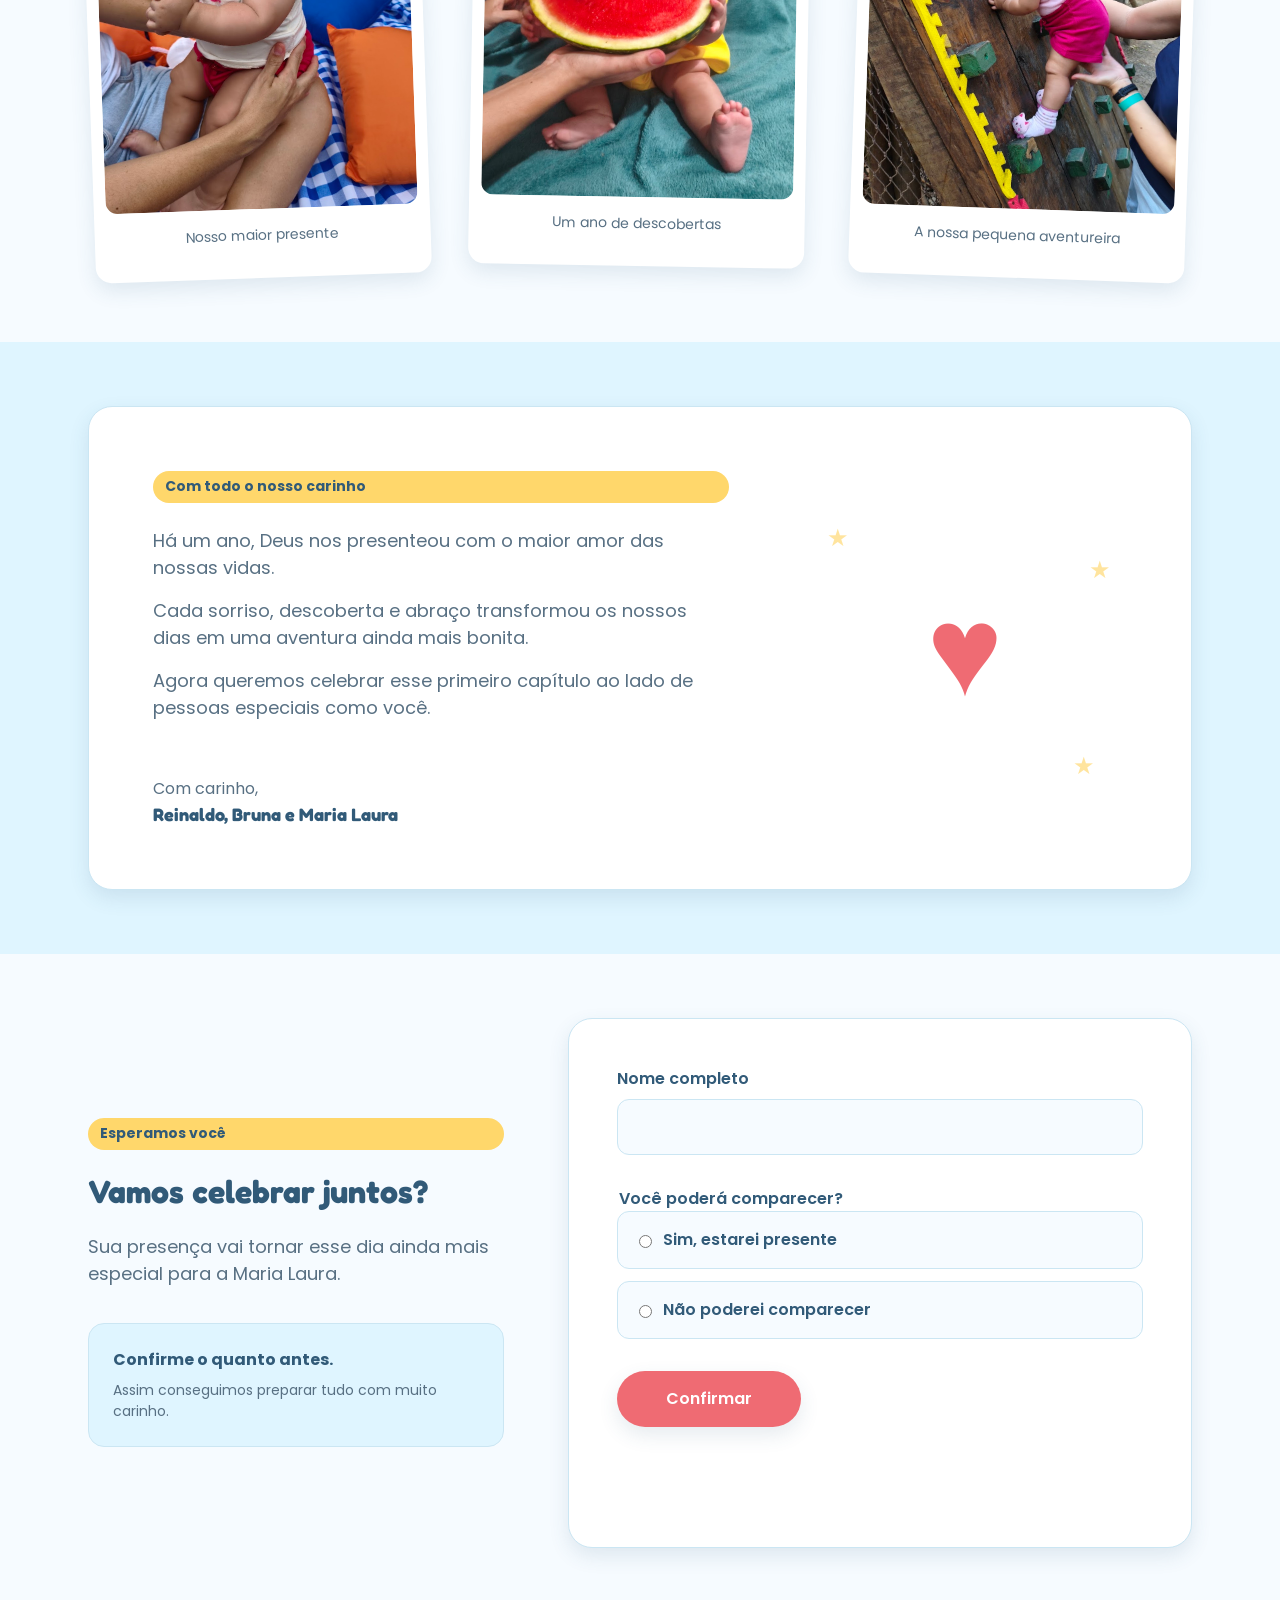
==== commit c237cca1: "final convite Maria Laura" ====
--- a/index.html
+++ b/index.html
@@ -232,7 +232,7 @@
               <p class="section-subtitle">Sua presença vai tornar esse dia ainda mais especial para a Maria Laura.</p>
 
               <div class="rsvp-intro__note">
-                <strong>Confirme até 07 de agosto de 2026.</strong>
+                <strong>Confirme o quanto antes.</strong>
                 <span>Assim conseguimos preparar tudo com muito carinho.</span>
               </div>
             </div>
